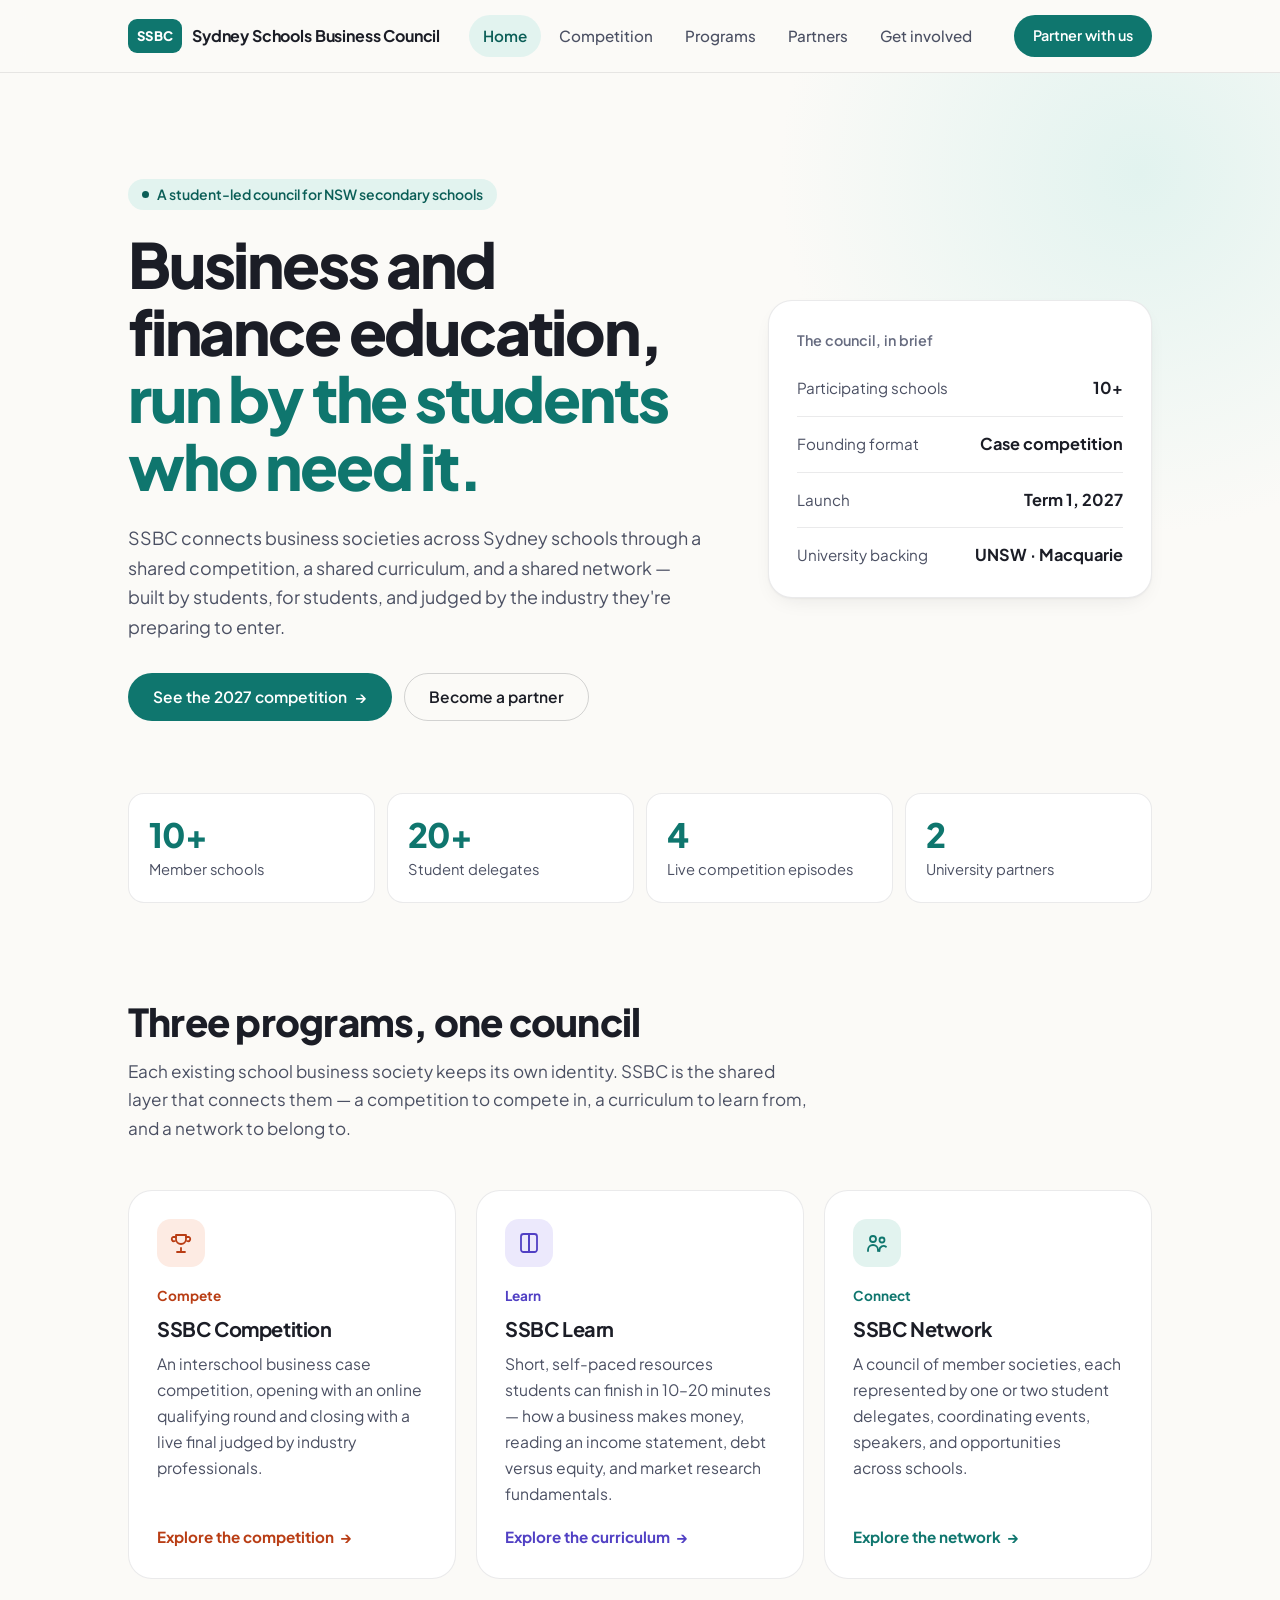
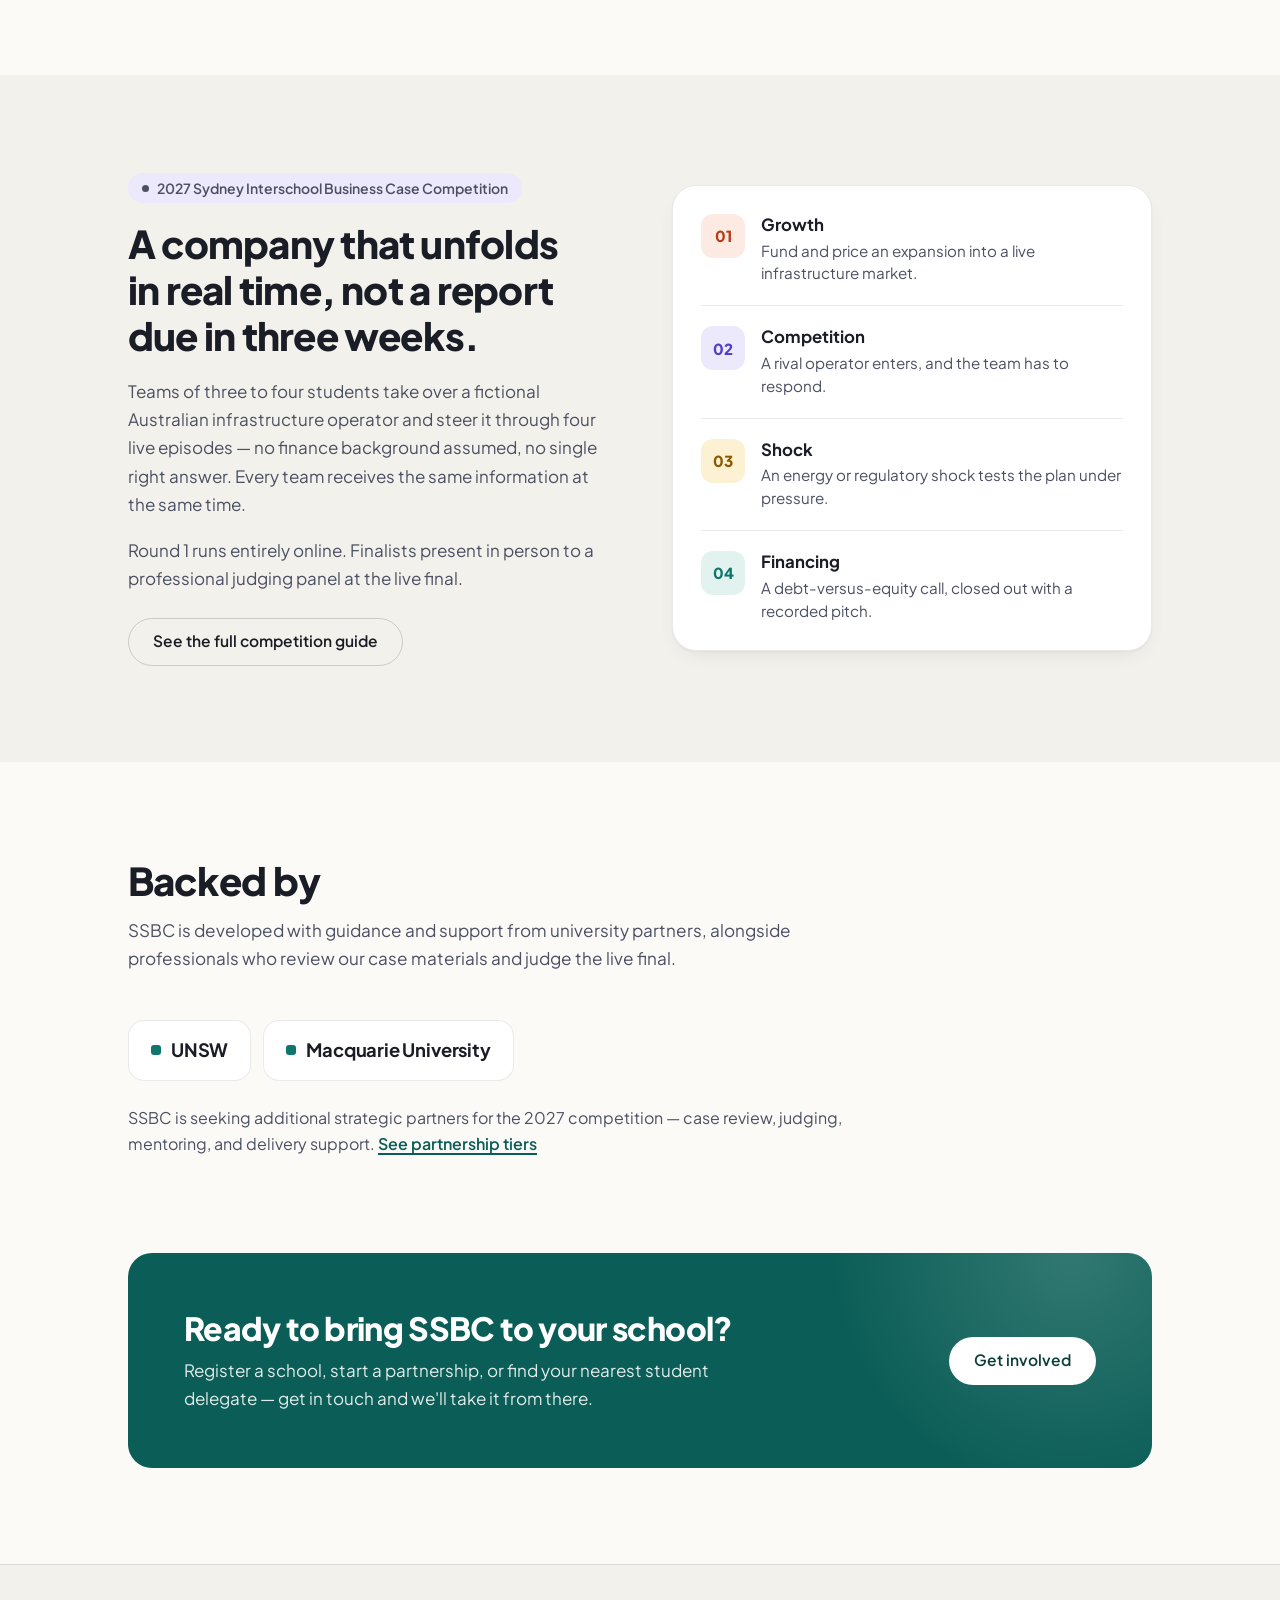
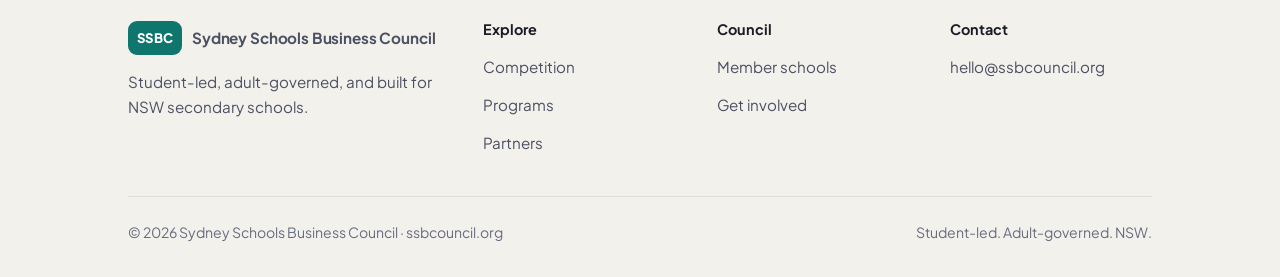
==== index.html @ 7eee0445 "Add SSBC favicon and app icons A rounded white "S" on the brand teal with an amber dot, drawn as a v" ====
<!DOCTYPE html>
<html lang="en">
<head>
<meta charset="UTF-8">
<meta name="theme-color" content="#0F766E">
<link rel="icon" href="/favicon.ico" sizes="32x32">
<link rel="icon" href="/favicon.svg" type="image/svg+xml">
<link rel="apple-touch-icon" href="/apple-touch-icon.png">
<link rel="manifest" href="/site.webmanifest">
<meta name="viewport" content="width=device-width, initial-scale=1, viewport-fit=cover">
<title>Sydney Schools Business Council</title>
<meta name="description" content="SSBC connects business societies across Sydney schools through a shared competition, a shared curriculum, and a shared network.">
<link rel="preconnect" href="https://fonts.googleapis.com">
<link rel="preconnect" href="https://fonts.gstatic.com" crossorigin>
<link href="https://fonts.googleapis.com/css2?family=Plus+Jakarta+Sans:wght@400;500;600;700;800&display=swap" rel="stylesheet">
<link rel="stylesheet" href="/assets/styles.css">
</head>
<body data-page="home">

<a class="skip-link" href="#main">Skip to content</a>

<header class="site-header">
  <div class="wrap nav-row">
    <a class="wordmark" href="/" aria-label="SSBC, Sydney Schools Business Council, home"><span class="mark">SSBC</span><span class="full">Sydney Schools Business Council</span></a>
    <nav class="links" id="site-nav" aria-label="Main">
      <a href="/" data-page="home">Home</a>
      <a href="/competition.html" data-page="competition">Competition</a>
      <a href="/programs.html" data-page="programs">Programs</a>
      <a href="/partners.html" data-page="partners">Partners</a>
      <a href="/get-involved.html" data-page="get-involved">Get involved</a>
      <a class="btn btn-primary drawer-cta" href="/get-involved.html">Partner with us</a>
    </nav>
    <a class="btn btn-primary btn-sm nav-cta" href="/get-involved.html">Partner with us</a>
    <button class="menu-toggle" type="button" aria-label="Open menu" aria-expanded="false" aria-controls="site-nav">
      <svg class="icon-open" viewBox="0 0 24 24" fill="none" stroke="currentColor" stroke-width="2" stroke-linecap="round" aria-hidden="true"><line x1="4" y1="7" x2="20" y2="7"/><line x1="4" y1="12" x2="20" y2="12"/><line x1="4" y1="17" x2="20" y2="17"/></svg>
      <svg class="icon-close" viewBox="0 0 24 24" fill="none" stroke="currentColor" stroke-width="2" stroke-linecap="round" aria-hidden="true"><line x1="6" y1="6" x2="18" y2="18"/><line x1="18" y1="6" x2="6" y2="18"/></svg>
    </button>
  </div>
</header>

<main id="main">

<section class="hero">
  <div class="wrap hero-grid">
    <div>
      <p class="kicker">A student-led council for NSW secondary schools</p>
      <h1 class="headline">Business and finance education, <em>run by the students who need it.</em></h1>
      <p class="hero-sub">SSBC connects business societies across Sydney schools through a shared competition, a shared curriculum, and a shared network — built by students, for students, and judged by the industry they're preparing to enter.</p>
      <div class="cta-row">
        <a class="btn btn-primary" href="/competition.html">See the 2027 competition <span class="arrow" aria-hidden="true">→</span></a>
        <a class="btn btn-ghost" href="/get-involved.html">Become a partner</a>
      </div>
    </div>
    <div class="ledger-panel" aria-label="The council, in brief">
      <p class="ledger-title">The council, in brief</p>
      <div class="ledger-row"><span class="label">Participating schools</span><span class="value">10+</span></div>
      <div class="ledger-row"><span class="label">Founding format</span><span class="value">Case competition</span></div>
      <div class="ledger-row"><span class="label">Launch</span><span class="value">Term 1, 2027</span></div>
      <div class="ledger-row"><span class="label">University backing</span><span class="value">UNSW · Macquarie</span></div>
    </div>
  </div>
</section>

<section class="tight" aria-label="SSBC at a glance">
  <div class="wrap">
    <div class="stats-strip reveal">
      <div class="stat"><div class="num">10+</div><div class="label">Member schools</div></div>
      <div class="stat"><div class="num">20+</div><div class="label">Student delegates</div></div>
      <div class="stat"><div class="num">4</div><div class="label">Live competition episodes</div></div>
      <div class="stat"><div class="num">2</div><div class="label">University partners</div></div>
    </div>
  </div>
</section>

<section id="programs">
  <div class="wrap">
    <div class="section-head reveal">
      <h2>Three programs, one council</h2>
      <p>Each existing school business society keeps its own identity. SSBC is the shared layer that connects them — a competition to compete in, a curriculum to learn from, and a network to belong to.</p>
    </div>
    <div class="programs">
      <div class="program accent-coral reveal">
        <div class="icon-circle"><svg aria-hidden="true" viewBox="0 0 24 24" fill="none" stroke="currentColor" stroke-width="1.8" stroke-linecap="round" stroke-linejoin="round"><path d="M8 21h8M12 17v4M7 4h10v4a5 5 0 0 1-10 0V4Z"/><path d="M7 6H4a2 2 0 0 0 2 4M17 6h3a2 2 0 0 1-2 4"/></svg></div>
        <span class="tag">Compete</span>
        <h3>SSBC Competition</h3>
        <p>An interschool business case competition, opening with an online qualifying round and closing with a live final judged by industry professionals.</p>
        <a class="more" href="/competition.html">Explore the competition <span aria-hidden="true">→</span></a>
      </div>
      <div class="program accent-violet reveal">
        <div class="icon-circle"><svg aria-hidden="true" viewBox="0 0 24 24" fill="none" stroke="currentColor" stroke-width="1.8" stroke-linecap="round" stroke-linejoin="round"><path d="M4 5.5A2.5 2.5 0 0 1 6.5 3H12v18H6.5A2.5 2.5 0 0 1 4 18.5v-13Z"/><path d="M20 5.5A2.5 2.5 0 0 0 17.5 3H12v18h5.5a2.5 2.5 0 0 0 2.5-2.5v-13Z"/></svg></div>
        <span class="tag">Learn</span>
        <h3>SSBC Learn</h3>
        <p>Short, self-paced resources students can finish in 10–20 minutes — how a business makes money, reading an income statement, debt versus equity, and market research fundamentals.</p>
        <a class="more" href="/programs.html">Explore the curriculum <span aria-hidden="true">→</span></a>
      </div>
      <div class="program accent-teal reveal">
        <div class="icon-circle"><svg aria-hidden="true" viewBox="0 0 24 24" fill="none" stroke="currentColor" stroke-width="1.8" stroke-linecap="round" stroke-linejoin="round"><circle cx="8" cy="8" r="3"/><circle cx="17" cy="9" r="2.5"/><path d="M3 20v-1a5 5 0 0 1 10 0v1M14.5 20v-1a4 4 0 0 1 6.5-3.2"/></svg></div>
        <span class="tag">Connect</span>
        <h3>SSBC Network</h3>
        <p>A council of member societies, each represented by one or two student delegates, coordinating events, speakers, and opportunities across schools.</p>
        <a class="more" href="/programs.html">Explore the network <span aria-hidden="true">→</span></a>
      </div>
    </div>
  </div>
</section>

<section id="competition" class="alt">
  <div class="wrap feature">
    <div class="reveal">
      <p class="kicker tone-violet">2027 Sydney Interschool Business Case Competition</p>
      <h2>A company that unfolds in real time, not a report due in three weeks.</h2>
      <p>Teams of three to four students take over a fictional Australian infrastructure operator and steer it through four live episodes — no finance background assumed, no single right answer. Every team receives the same information at the same time.</p>
      <p>Round 1 runs entirely online. Finalists present in person to a professional judging panel at the live final.</p>
      <a class="btn btn-ghost" href="/competition.html">See the full competition guide</a>
    </div>
    <div class="reveal">
      <div class="diagram-box">
        <ol class="episode-list">
          <li class="accent-coral"><span class="n">01</span><div><div class="t">Growth</div><div class="d">Fund and price an expansion into a live infrastructure market.</div></div></li>
          <li class="accent-violet"><span class="n">02</span><div><div class="t">Competition</div><div class="d">A rival operator enters, and the team has to respond.</div></div></li>
          <li class="accent-amber"><span class="n">03</span><div><div class="t">Shock</div><div class="d">An energy or regulatory shock tests the plan under pressure.</div></div></li>
          <li class="accent-teal"><span class="n">04</span><div><div class="t">Financing</div><div class="d">A debt-versus-equity call, closed out with a recorded pitch.</div></div></li>
        </ol>
      </div>
    </div>
  </div>
</section>

<section id="partners">
  <div class="wrap">
    <div class="section-head reveal">
      <h2>Backed by</h2>
      <p>SSBC is developed with guidance and support from university partners, alongside professionals who review our case materials and judge the live final.</p>
    </div>
    <div class="partner-row reveal">
      <span class="partner-name">UNSW</span>
      <span class="partner-name">Macquarie University</span>
    </div>
    <p class="partner-note">SSBC is seeking additional strategic partners for the 2027 competition — case review, judging, mentoring, and delivery support. <a class="text-link" href="/partners.html">See partnership tiers</a></p>
  </div>
</section>

<section>
  <div class="wrap">
    <div class="cta-banner reveal">
      <div>
        <h2>Ready to bring SSBC to your school?</h2>
        <p>Register a school, start a partnership, or find your nearest student delegate — get in touch and we'll take it from there.</p>
      </div>
      <a class="btn btn-primary" href="/get-involved.html">Get involved</a>
    </div>
  </div>
</section>

</main>

<footer>
  <div class="wrap">
    <div class="footer-grid">
      <div>
        <a class="wordmark" href="/"><span class="mark">SSBC</span><span class="full">Sydney Schools Business Council</span></a>
        <p class="about">Student-led, adult-governed, and built for NSW secondary schools.</p>
      </div>
      <nav aria-label="Explore">
        <h2>Explore</h2>
        <ul>
          <li><a href="/competition.html">Competition</a></li>
          <li><a href="/programs.html">Programs</a></li>
          <li><a href="/partners.html">Partners</a></li>
        </ul>
      </nav>
      <nav aria-label="Council">
        <h2>Council</h2>
        <ul>
          <li><a href="/partners.html#schools">Member schools</a></li>
          <li><a href="/get-involved.html">Get involved</a></li>
        </ul>
      </nav>
      <div>
        <h2>Contact</h2>
        <ul>
          <li><a href="mailto:hello@ssbcouncil.org">hello@ssbcouncil.org</a></li>
        </ul>
      </div>
    </div>
    <div class="footer-row">
      <span>© 2026 Sydney Schools Business Council · ssbcouncil.org</span>
      <span>Student-led. Adult-governed. NSW.</span>
    </div>
  </div>
</footer>

<script src="/assets/app.js"></script>
</body>
</html>
---- assets/styles.css ----
/* ==========================================================================
   SSBC — design tokens
   One friendly sans family, one brand colour, soft supporting accents.
   All text/background pairs meet WCAG AA in both themes.
   ========================================================================== */
:root {
  --ink: #1B1D26;
  --ink-soft: #4B5063;
  --ink-faint: #676C80;
  --paper: #FBFAF7;
  --paper-raised: #FFFFFF;
  --paper-sunken: #F3F1EC;
  --line: rgba(27, 29, 38, 0.09);
  --line-strong: rgba(27, 29, 38, 0.18);

  --brand: #0F766E;
  --brand-strong: #0B5E57;
  --brand-soft: #E2F3EF;
  --on-brand: #FFFFFF;

  /* Supporting accents: `-ink` is for text/icons, `-soft` for tinted fills */
  --coral-ink: #B93D14;   --coral-soft: #FDEBE3;
  --violet-ink: #5140C4;  --violet-soft: #ECE9FC;
  --amber-ink: #8A5A00;   --amber-soft: #FDF1D3;
  --teal-ink: var(--brand); --teal-soft: var(--brand-soft);

  --radius-sm: 10px;
  --radius: 16px;
  --radius-lg: 24px;
  --radius-pill: 999px;
  --shadow-soft: 0 1px 2px rgba(27, 29, 38, 0.04), 0 8px 24px -12px rgba(27, 29, 38, 0.14);
  --shadow-lift: 0 2px 4px rgba(27, 29, 38, 0.05), 0 18px 36px -16px rgba(27, 29, 38, 0.22);

  --font: 'Plus Jakarta Sans', system-ui, -apple-system, 'Segoe UI', Roboto, sans-serif;
  --header-h: 72px;
}

@media (prefers-color-scheme: dark) {
  :root:not([data-theme="light"]) {
    --ink: #F2F1EC; --ink-soft: #C3C4CC; --ink-faint: #9FA1AD;
    --paper: #111317; --paper-raised: #1A1D22; --paper-sunken: #15181C;
    --line: rgba(255, 255, 255, 0.09); --line-strong: rgba(255, 255, 255, 0.2);
    --brand: #5EEAD4; --brand-strong: #99F6E4; --brand-soft: rgba(94, 234, 212, 0.12); --on-brand: #06302B;
    --coral-ink: #FFA98A; --coral-soft: rgba(255, 140, 100, 0.14);
    --violet-ink: #B9AFFF; --violet-soft: rgba(156, 140, 255, 0.15);
    --amber-ink: #FFD27A; --amber-soft: rgba(255, 200, 90, 0.14);
    --shadow-soft: 0 8px 24px -12px rgba(0, 0, 0, 0.6);
    --shadow-lift: 0 18px 36px -16px rgba(0, 0, 0, 0.7);
  }
}
:root[data-theme="dark"] {
  --ink: #F2F1EC; --ink-soft: #C3C4CC; --ink-faint: #9FA1AD;
  --paper: #111317; --paper-raised: #1A1D22; --paper-sunken: #15181C;
  --line: rgba(255, 255, 255, 0.09); --line-strong: rgba(255, 255, 255, 0.2);
  --brand: #5EEAD4; --brand-strong: #99F6E4; --brand-soft: rgba(94, 234, 212, 0.12); --on-brand: #06302B;
  --coral-ink: #FFA98A; --coral-soft: rgba(255, 140, 100, 0.14);
  --violet-ink: #B9AFFF; --violet-soft: rgba(156, 140, 255, 0.15);
  --amber-ink: #FFD27A; --amber-soft: rgba(255, 200, 90, 0.14);
  --shadow-soft: 0 8px 24px -12px rgba(0, 0, 0, 0.6);
  --shadow-lift: 0 18px 36px -16px rgba(0, 0, 0, 0.7);
}

/* Accent helpers — set --accent / --accent-soft on any component */
.accent-coral  { --accent: var(--coral-ink);  --accent-soft: var(--coral-soft); }
.accent-violet { --accent: var(--violet-ink); --accent-soft: var(--violet-soft); }
.accent-teal   { --accent: var(--teal-ink);   --accent-soft: var(--teal-soft); }
.accent-amber  { --accent: var(--amber-ink);  --accent-soft: var(--amber-soft); }

/* ---------- Base ---------- */
*, *::before, *::after { box-sizing: border-box; }
html { scroll-padding-top: calc(var(--header-h) + 16px); scroll-behavior: smooth; overflow-x: clip; -webkit-text-size-adjust: 100%; }
body {
  margin: 0;
  background: var(--paper);
  color: var(--ink);
  font-family: var(--font);
  font-size: 1.0625rem;
  line-height: 1.65;
  -webkit-font-smoothing: antialiased;
  text-rendering: optimizeLegibility;
}
h1, h2, h3, h4, h5 { line-height: 1.2; letter-spacing: -0.02em; color: var(--ink); text-wrap: balance; }
p { text-wrap: pretty; }
a { color: inherit; }
img, svg { display: block; max-width: 100%; }
::selection { background: var(--brand-soft); color: var(--ink); }

:focus-visible { outline: 3px solid var(--brand); outline-offset: 3px; border-radius: 6px; }

.wrap { max-width: 1120px; margin: 0 auto; padding: 0 clamp(20px, 5vw, 48px); }

.skip-link {
  position: absolute; left: 16px; top: -100px; z-index: 100;
  background: var(--ink); color: var(--paper); padding: 10px 16px; border-radius: var(--radius-sm);
  font-weight: 600; text-decoration: none;
}
.skip-link:focus { top: 12px; }

.text-link { color: var(--brand-strong); font-weight: 600; text-decoration: underline; text-decoration-thickness: 1.5px; text-underline-offset: 3px; }
.text-link:hover { text-decoration-thickness: 2.5px; }

/* ---------- Scroll reveal (only when JS is running) ---------- */
.js .reveal { opacity: 0; transform: translateY(12px); transition: opacity .6s ease, transform .6s ease; }
.js .reveal.in-view { opacity: 1; transform: none; }
@media (prefers-reduced-motion: reduce) {
  html { scroll-behavior: auto; }
  .js .reveal { opacity: 1; transform: none; transition: none; }
  *, *::before, *::after { transition-duration: 0.01ms !important; animation: none !important; }
}

/* ---------- Header ---------- */
header.site-header {
  position: sticky; top: 0; z-index: 30;
  border-bottom: 1px solid var(--line);
}
/* Blur lives on a pseudo-element so the fixed mobile drawer isn't trapped by it */
header.site-header::before {
  content: ""; position: absolute; inset: 0; z-index: -1;
  background: color-mix(in srgb, var(--paper) 88%, transparent);
  -webkit-backdrop-filter: saturate(1.4) blur(12px);
  backdrop-filter: saturate(1.4) blur(12px);
}
.nav-row { display: flex; align-items: center; justify-content: space-between; min-height: var(--header-h); gap: 20px; }

.wordmark { display: inline-flex; align-items: center; gap: 10px; text-decoration: none; font-weight: 700; font-size: 1rem; letter-spacing: -0.01em; color: var(--ink); white-space: nowrap; }
.wordmark .mark {
  display: inline-flex; align-items: center; justify-content: center;
  background: var(--brand); color: var(--on-brand);
  font-weight: 800; font-size: 0.82rem; letter-spacing: 0.02em;
  padding: 6px 9px; border-radius: 9px;
}
@media (max-width: 1140px) and (min-width: 861px) { .wordmark .full { display: none; } }
@media (max-width: 420px) { .wordmark .full { display: none; } }

nav.links { display: flex; align-items: center; gap: 4px; font-size: 0.95rem; }
nav.links a {
  text-decoration: none; color: var(--ink-soft); font-weight: 500;
  padding: 8px 14px; border-radius: var(--radius-pill); white-space: nowrap;
  transition: background-color .15s ease, color .15s ease;
}
nav.links a:hover { color: var(--ink); background: var(--paper-sunken); }
nav.links a[aria-current="page"] { color: var(--brand-strong); background: var(--brand-soft); font-weight: 600; }
nav.links .drawer-cta { display: none; color: var(--on-brand); background: var(--brand); font-weight: 600; }
nav.links .drawer-cta:hover { color: var(--on-brand); background: var(--brand-strong); }

.nav-cta { white-space: nowrap; }

.menu-toggle {
  display: none; background: var(--paper-raised); border: 1px solid var(--line-strong); border-radius: var(--radius-sm);
  width: 44px; height: 44px; align-items: center; justify-content: center; cursor: pointer;
  color: var(--ink); flex-shrink: 0; position: relative; z-index: 41;
}
.menu-toggle svg { width: 22px; height: 22px; }
.menu-toggle .icon-close { display: none; }
.menu-toggle[aria-expanded="true"] .icon-open { display: none; }
.menu-toggle[aria-expanded="true"] .icon-close { display: block; }

@media (max-width: 860px) {
  nav.links {
    position: fixed; inset: 0; z-index: 40; background: var(--paper);
    flex-direction: column; align-items: stretch; gap: 4px;
    padding: calc(var(--header-h) + 16px) 20px 32px;
    overflow-y: auto;
    visibility: hidden; opacity: 0; transform: translateY(-8px);
    transition: opacity .2s ease, transform .2s ease, visibility 0s linear .2s;
  }
  nav.links.open { visibility: visible; opacity: 1; transform: none; transition: opacity .2s ease, transform .2s ease; }
  nav.links a { font-size: 1.15rem; padding: 14px 16px; border-radius: var(--radius-sm); }
  nav.links .drawer-cta { display: flex; justify-content: center; margin-top: 16px; }
  .menu-toggle { display: inline-flex; }
  .nav-row > .nav-cta { display: none; }
  .wordmark { position: relative; z-index: 41; }
}

/* ---------- Buttons ---------- */
.btn {
  display: inline-flex; align-items: center; justify-content: center; gap: 8px;
  min-height: 48px; padding: 12px 24px; border-radius: var(--radius-pill);
  font: inherit; font-size: 0.97rem; font-weight: 600; line-height: 1.2; text-decoration: none;
  border: 1.5px solid transparent; cursor: pointer;
  transition: background-color .15s ease, border-color .15s ease, color .15s ease, box-shadow .15s ease, transform .15s ease;
}
.btn:active { transform: translateY(1px); }
.btn-primary { background: var(--brand); color: var(--on-brand); }
.btn-primary:hover { background: var(--brand-strong); box-shadow: var(--shadow-soft); }
.btn-ghost { background: transparent; color: var(--ink); border-color: var(--line-strong); }
.btn-ghost:hover { border-color: var(--ink); background: var(--paper-raised); }
.btn-sm { min-height: 42px; padding: 9px 18px; font-size: 0.9rem; }
.btn .arrow { transition: transform .15s ease; }
.btn:hover .arrow { transform: translateX(3px); }

/* ---------- Kicker (eyebrow label) ---------- */
.kicker {
  display: inline-flex; align-items: center; gap: 8px;
  font-size: 0.875rem; font-weight: 600; line-height: 1.3;
  color: var(--accent, var(--brand-strong)); background: var(--accent-soft, var(--brand-soft));
  margin: 0 0 20px; padding: 6px 14px; border-radius: var(--radius-pill);
}
.kicker::before { content: ""; width: 7px; height: 7px; border-radius: 50%; background: currentColor; flex-shrink: 0; }
.kicker.tone-violet { --accent: var(--violet-ink); --accent-soft: var(--violet-soft); }
.kicker.tone-teal   { --accent: var(--teal-ink);   --accent-soft: var(--teal-soft); }
.kicker.tone-sun    { --accent: var(--amber-ink);  --accent-soft: var(--amber-soft); }
.kicker.tone-coral  { --accent: var(--coral-ink);  --accent-soft: var(--coral-soft); }

/* ---------- Sections ---------- */
section { padding: clamp(56px, 8vw, 96px) 0; }
section.tight { padding: 0; }
/* Closing banner sits close to the content above it */
section:has(> .wrap > .cta-banner) { padding-top: 0; }
section.alt + section:has(> .wrap > .cta-banner) { padding-top: clamp(56px, 8vw, 96px); }
section.alt { background: var(--paper-sunken); }
.section-head { max-width: 680px; margin-bottom: clamp(32px, 4vw, 48px); }
.section-head h2 { font-weight: 800; font-size: clamp(1.75rem, 3.2vw, 2.4rem); margin: 0 0 12px; }
.section-head p { margin: 0; color: var(--ink-soft); font-size: 1.07rem; }

/* ---------- Hero (home) ---------- */
.hero { padding: clamp(48px, 9vw, 104px) 0 clamp(40px, 6vw, 72px); position: relative; overflow: hidden; }
.hero::before {
  content: ""; position: absolute; z-index: -1; pointer-events: none;
  width: 720px; height: 720px; right: -220px; top: -260px; border-radius: 50%;
  background: radial-gradient(closest-side, var(--brand-soft), transparent);
}
.hero-grid { display: grid; grid-template-columns: 1.2fr 0.8fr; gap: clamp(32px, 5vw, 64px); align-items: center; }
@media (max-width: 860px) { .hero-grid { grid-template-columns: 1fr; } }

h1.headline { font-weight: 800; font-size: clamp(2.3rem, 5.2vw, 3.9rem); line-height: 1.08; letter-spacing: -0.035em; margin: 0 0 24px; max-width: 16ch; }
h1.headline em { font-style: normal; color: var(--brand); }
.hero-sub { font-size: clamp(1.07rem, 1.4vw, 1.2rem); color: var(--ink-soft); max-width: 48ch; margin: 0 0 32px; }
.cta-row { display: flex; gap: 12px; flex-wrap: wrap; }
.cta-row.spaced { margin-top: 28px; }

/* ---------- Fact panel ("ledger") ---------- */
.ledger-panel { background: var(--paper-raised); border: 1px solid var(--line); border-radius: var(--radius-lg); padding: 28px; box-shadow: var(--shadow-soft); }
.ledger-panel.narrow { max-width: 540px; }
.ledger-title { font-size: 0.9rem; font-weight: 600; color: var(--ink-faint); margin: 0 0 8px; }
.ledger-row { display: flex; justify-content: space-between; align-items: baseline; gap: 16px; padding: 14px 0; border-bottom: 1px solid var(--line); }
.ledger-row:last-child { border-bottom: none; padding-bottom: 0; }
.ledger-row .label { font-size: 0.95rem; color: var(--ink-soft); }
.ledger-row .value { font-weight: 700; font-size: 1.02rem; color: var(--ink); text-align: right; }
.ledger-row .value a { color: var(--brand-strong); text-underline-offset: 3px; }

/* ---------- Page hero (subpages) ---------- */
.page-hero { padding: clamp(40px, 7vw, 80px) 0 clamp(40px, 6vw, 64px); position: relative; overflow: hidden; }
.page-hero::before {
  content: ""; position: absolute; z-index: -1; pointer-events: none;
  width: 600px; height: 600px; right: -200px; top: -300px; border-radius: 50%;
  background: radial-gradient(closest-side, var(--brand-soft), transparent);
}
.page-hero .wrap > * { max-width: 780px; }
.page-hero h1 { font-weight: 800; font-size: clamp(2.1rem, 4.4vw, 3.1rem); line-height: 1.1; letter-spacing: -0.03em; margin: 0 0 18px; }
.page-hero .lede { font-size: clamp(1.07rem, 1.3vw, 1.18rem); color: var(--ink-soft); max-width: 60ch; margin: 0; }

/* ---------- Breadcrumb ---------- */
.crumb { font-size: 0.9rem; color: var(--ink-faint); margin: 0 0 20px; }
.crumb ol { list-style: none; margin: 0; padding: 0; display: flex; flex-wrap: wrap; gap: 8px; }
.crumb li + li::before { content: "/"; margin-right: 8px; color: var(--line-strong); }
.crumb a { color: var(--ink-soft); text-underline-offset: 3px; }
.crumb a:hover { color: var(--brand-strong); }

/* ---------- Stats ---------- */
.stats-strip { display: grid; grid-template-columns: repeat(4, 1fr); gap: 12px; }
@media (max-width: 760px) { .stats-strip { grid-template-columns: repeat(2, 1fr); } }
.stat { background: var(--paper-raised); border: 1px solid var(--line); border-radius: var(--radius); padding: 22px 20px; }
.stat .num { font-weight: 800; font-size: clamp(1.6rem, 3vw, 2.1rem); line-height: 1.1; letter-spacing: -0.03em; color: var(--brand); }
.stat .label { font-size: 0.92rem; color: var(--ink-soft); margin-top: 6px; line-height: 1.4; }

/* ---------- Icon circle ---------- */
.icon-circle { width: 48px; height: 48px; border-radius: 14px; display: flex; align-items: center; justify-content: center; flex-shrink: 0;
  background: var(--accent-soft, var(--brand-soft)); color: var(--accent, var(--brand)); }
.icon-circle svg { width: 24px; height: 24px; }

/* ---------- Cards (programs / modules) ---------- */
.programs { display: grid; grid-template-columns: repeat(3, 1fr); gap: 20px; }
@media (max-width: 900px) { .programs { grid-template-columns: repeat(2, 1fr); } }
@media (max-width: 640px) { .programs { grid-template-columns: 1fr; } }
.program {
  display: flex; flex-direction: column; gap: 10px;
  background: var(--paper-raised); border: 1px solid var(--line); border-radius: var(--radius-lg); padding: 28px;
  transition: box-shadow .2s ease, border-color .2s ease, transform .2s ease;
}
.program:hover { box-shadow: var(--shadow-lift); border-color: transparent; transform: translateY(-3px); }
.program .icon-circle { margin-bottom: 8px; }
.program .tag { font-size: 0.85rem; font-weight: 700; color: var(--accent, var(--brand)); }
.program h3 { font-size: 1.25rem; font-weight: 700; margin: 0; }
.program p { color: var(--ink-soft); font-size: 0.98rem; margin: 0; }
.program .meta { margin-top: auto; padding-top: 8px; font-size: 0.88rem; font-weight: 600; color: var(--ink-faint); display: inline-flex; align-items: center; gap: 6px; }
.program .meta svg { width: 16px; height: 16px; }
.program .more {
  margin-top: auto; padding-top: 8px;
  font-size: 0.95rem; font-weight: 700; color: var(--accent, var(--brand)); text-decoration: none;
  display: inline-flex; gap: 6px; align-items: center;
}
.program .more span { transition: transform .15s ease; }
.program .more:hover { text-decoration: underline; text-underline-offset: 4px; }
.program .more:hover span { transform: translateX(3px); }

/* ---------- Feature split ---------- */
.feature { display: grid; grid-template-columns: 1fr 1fr; gap: clamp(32px, 5vw, 64px); align-items: center; }
@media (max-width: 860px) { .feature { grid-template-columns: 1fr; } }
.feature h2 { font-weight: 800; font-size: clamp(1.75rem, 3.2vw, 2.4rem); margin: 0 0 18px; }
.feature p { color: var(--ink-soft); margin: 0 0 18px; }
.feature .btn { margin-top: 8px; }

.diagram-box { border: 1px solid var(--line); border-radius: var(--radius-lg); background: var(--paper-raised); padding: 8px 28px; box-shadow: var(--shadow-soft); }

/* Numbered episode list (home) */
.episode-list { list-style: none; margin: 0; padding: 0; }
.episode-list li { display: grid; grid-template-columns: 44px 1fr; gap: 16px; align-items: start; padding: 20px 0; }
.episode-list li + li { border-top: 1px solid var(--line); }
.episode-list .n { display: flex; align-items: center; justify-content: center; width: 44px; height: 44px; border-radius: 12px;
  background: var(--accent-soft); color: var(--accent); font-weight: 800; font-size: 0.95rem; }
.episode-list .t { font-weight: 700; font-size: 1.05rem; line-height: 1.3; }
.episode-list .d { color: var(--ink-soft); font-size: 0.95rem; margin-top: 4px; line-height: 1.5; }

/* Icon + text list (competition format, network) */
.icon-list { list-style: none; margin: 0; padding: 0; }
.icon-list li { display: flex; gap: 16px; align-items: flex-start; padding: 20px 0; }
.icon-list li + li { border-top: 1px solid var(--line); }
.icon-list .t { font-weight: 700; font-size: 1.05rem; line-height: 1.3; }
.icon-list .d { color: var(--ink-soft); font-size: 0.95rem; margin-top: 4px; line-height: 1.5; }

/* ---------- Timeline ---------- */
.timeline { position: relative; margin: 0; padding: 0; list-style: none; max-width: 760px; }
.timeline li { position: relative; padding: 0 0 36px 72px; }
.timeline li:last-child { padding-bottom: 0; }
.timeline li:not(:last-child)::before { content: ""; position: absolute; left: 23px; top: 48px; bottom: 0; width: 2px; background: var(--line-strong); }
.timeline .dot { position: absolute; left: 0; top: 0; width: 48px; height: 48px; border-radius: 50%;
  display: flex; align-items: center; justify-content: center; font-weight: 800; font-size: 0.95rem;
  color: var(--accent, var(--brand)); background: var(--accent-soft, var(--brand-soft)); }
.timeline .when { font-size: 0.88rem; font-weight: 600; color: var(--ink-faint); margin-bottom: 2px; padding-top: 2px; }
.timeline .ttl { font-size: 1.2rem; font-weight: 700; margin-bottom: 6px; }
.timeline .desc { color: var(--ink-soft); font-size: 1rem; max-width: 60ch; }

/* ---------- Criteria grid ---------- */
.criteria-grid { display: grid; grid-template-columns: repeat(4, 1fr); gap: 16px; }
@media (max-width: 900px) { .criteria-grid { grid-template-columns: repeat(2, 1fr); } }
@media (max-width: 540px) { .criteria-grid { grid-template-columns: 1fr; } }
.criteria { background: var(--paper-raised); border: 1px solid var(--line); border-radius: var(--radius); padding: 24px 22px; }
.criteria .pct { display: inline-flex; align-items: center; justify-content: center; width: 36px; height: 36px; border-radius: 10px;
  font-weight: 800; font-size: 0.88rem; color: var(--accent, var(--brand)); background: var(--accent-soft, var(--brand-soft)); }
.criteria h3 { margin: 14px 0 6px; font-size: 1.05rem; font-weight: 700; }
.criteria p { margin: 0; font-size: 0.95rem; color: var(--ink-soft); line-height: 1.55; }

/* ---------- FAQ ---------- */
.faq { max-width: 780px; display: flex; flex-direction: column; gap: 10px; }
.faq details { background: var(--paper-raised); border: 1px solid var(--line); border-radius: var(--radius); transition: border-color .15s ease; }
.faq details[open] { border-color: var(--line-strong); }
.faq summary { cursor: pointer; font-weight: 600; font-size: 1.05rem; list-style: none; display: flex; justify-content: space-between; align-items: center; gap: 16px; padding: 18px 22px; border-radius: var(--radius); }
.faq summary::-webkit-details-marker { display: none; }
.faq summary::after {
  content: "+"; flex-shrink: 0; width: 30px; height: 30px; border-radius: 50%;
  display: flex; align-items: center; justify-content: center;
  background: var(--brand-soft); color: var(--brand); font-size: 1.3rem; font-weight: 500; line-height: 1;
  transition: transform .2s ease;
}
.faq details[open] summary::after { transform: rotate(45deg); }
.faq .a { color: var(--ink-soft); margin: 0; padding: 0 22px 20px; font-size: 1rem; max-width: 64ch; }

/* ---------- Partners ---------- */
.partner-row { display: flex; flex-wrap: wrap; gap: 12px; }
.partner-name {
  display: inline-flex; align-items: center; gap: 10px;
  font-size: 1.15rem; font-weight: 700; color: var(--ink); letter-spacing: -0.01em;
  padding: 14px 22px; border-radius: var(--radius); background: var(--paper-raised); border: 1px solid var(--line);
}
.partner-name::before { content: ""; width: 10px; height: 10px; border-radius: 3px; background: var(--brand); }
.partner-note { color: var(--ink-soft); font-size: 1rem; margin: 24px 0 0; max-width: 62ch; }

.partner-support-grid { display: grid; grid-template-columns: repeat(3, 1fr); gap: 16px; margin-top: 32px; }
@media (max-width: 800px) { .partner-support-grid { grid-template-columns: 1fr; } }
.partner-support { border: 1px solid var(--line); border-radius: var(--radius); padding: 24px; background: var(--paper-raised); }
.partner-support h3 { margin: 0 0 8px; font-size: 1.05rem; font-weight: 700; }
.partner-support p { margin: 0; font-size: 0.97rem; color: var(--ink-soft); line-height: 1.55; }

/* ---------- Tiers ---------- */
.tier-grid { display: grid; grid-template-columns: repeat(3, 1fr); gap: 20px; align-items: stretch; }
@media (max-width: 900px) { .tier-grid { grid-template-columns: 1fr; max-width: 560px; } }
.tier-card { display: flex; flex-direction: column; border: 1px solid var(--line); border-radius: var(--radius-lg); padding: 28px; background: var(--paper-raised); }
.tier-card.featured { border: 2px solid var(--brand); box-shadow: var(--shadow-lift); }
.tier-card .badge { align-self: flex-start; font-size: 0.82rem; font-weight: 700;
  color: var(--ink-soft); background: var(--paper-sunken); padding: 5px 12px; border-radius: var(--radius-pill); margin-bottom: 16px; }
.tier-card.featured .badge { color: var(--brand-strong); background: var(--brand-soft); }
.tier-card h3 { font-size: 1.25rem; font-weight: 700; margin: 0 0 8px; }
.tier-card p.desc { color: var(--ink-soft); font-size: 0.97rem; margin: 0 0 20px; }
.tier-card ul { list-style: none; margin: 0 0 24px; padding: 20px 0 0; border-top: 1px solid var(--line); display: flex; flex-direction: column; gap: 12px; }
.tier-card li { font-size: 0.96rem; color: var(--ink-soft); display: flex; gap: 12px; align-items: flex-start; line-height: 1.5; }
.tier-card li::before {
  content: "✓"; flex-shrink: 0; width: 22px; height: 22px; margin-top: 1px; border-radius: 50%;
  display: flex; align-items: center; justify-content: center;
  background: var(--brand-soft); color: var(--brand); font-size: 0.75rem; font-weight: 800;
}
.tier-card .btn { margin-top: auto; align-self: flex-start; }

/* ---------- Schools ---------- */
.school-grid { display: grid; grid-template-columns: repeat(auto-fill, minmax(240px, 1fr)); gap: 10px; list-style: none; margin: 0; padding: 0; }
.school-grid .school { display: flex; align-items: center; gap: 12px; padding: 14px 18px; border-radius: var(--radius-sm);
  background: var(--paper-raised); border: 1px solid var(--line); font-size: 0.98rem; font-weight: 500; }
.school-grid .school::before { content: ""; width: 8px; height: 8px; border-radius: 50%; background: var(--brand); flex-shrink: 0; }

/* ---------- Get involved ---------- */
.involve-grid { display: grid; grid-template-columns: repeat(3, 1fr); gap: 20px; }
@media (max-width: 900px) { .involve-grid { grid-template-columns: 1fr; max-width: 560px; } }
.involve-card { display: flex; flex-direction: column; background: var(--paper-raised); border: 1px solid var(--line); border-radius: var(--radius-lg); padding: 28px; }
.involve-card .icon-circle { margin-bottom: 18px; }
.involve-card h2 { font-weight: 700; font-size: 1.25rem; margin: 0 0 8px; }
.involve-card p { color: var(--ink-soft); font-size: 0.98rem; margin: 0 0 20px; }
.involve-card ol.steps { list-style: none; margin: 0 0 24px; padding: 20px 0 0; border-top: 1px solid var(--line); display: flex; flex-direction: column; gap: 12px; }
.involve-card ol.steps li { font-size: 0.96rem; color: var(--ink-soft); display: flex; gap: 12px; align-items: flex-start; line-height: 1.5; }
.involve-card ol.steps li .n { flex-shrink: 0; width: 24px; height: 24px; border-radius: 50%; background: var(--accent-soft, var(--brand-soft)); color: var(--accent, var(--brand)); font-size: 0.8rem; font-weight: 800; display: flex; align-items: center; justify-content: center; }
.involve-card .btn { margin-top: auto; align-self: flex-start; }

/* ---------- CTA banner ---------- */
.cta-banner {
  position: relative; overflow: hidden;
  border-radius: var(--radius-lg); background: #0B5E57; color: #fff;
  padding: clamp(32px, 5vw, 56px);
  display: flex; justify-content: space-between; align-items: center; gap: 24px 40px; flex-wrap: wrap;
}
.cta-banner::before {
  content: ""; position: absolute; width: 480px; height: 480px; right: -160px; top: -240px; border-radius: 50%;
  background: radial-gradient(closest-side, rgba(255, 255, 255, 0.16), transparent); pointer-events: none;
}
.cta-banner > * { position: relative; }
.cta-banner h2 { color: #fff; font-weight: 800; font-size: clamp(1.5rem, 2.8vw, 2rem); margin: 0 0 8px; }
.cta-banner p { margin: 0; color: rgba(255, 255, 255, 0.88); max-width: 48ch; }
.cta-banner .btn-primary { background: #fff; color: #0B3D39; }
.cta-banner .btn-primary:hover { background: #E2F3EF; box-shadow: none; }
.cta-banner :focus-visible { outline-color: #fff; }

/* ---------- Footer ---------- */
footer { background: var(--paper-sunken); border-top: 1px solid var(--line); padding: 56px 0 calc(32px + env(safe-area-inset-bottom, 0px)); }
.footer-grid { display: grid; grid-template-columns: 1.6fr repeat(3, 1fr); gap: 32px; margin-bottom: 40px; }
@media (max-width: 800px) { .footer-grid { grid-template-columns: 1fr 1fr; } .footer-grid > :first-child { grid-column: 1 / -1; } }
.footer-grid .about { color: var(--ink-soft); font-size: 0.95rem; max-width: 36ch; margin: 14px 0 0; }
.footer-grid h2 { font-size: 0.9rem; font-weight: 700; color: var(--ink); letter-spacing: 0; margin: 0 0 14px; }
.footer-grid ul { list-style: none; margin: 0; padding: 0; display: flex; flex-direction: column; gap: 10px; }
.footer-grid a { text-decoration: none; color: var(--ink-soft); font-size: 0.95rem; }
.footer-grid a:hover { color: var(--brand-strong); text-decoration: underline; text-underline-offset: 3px; }
.footer-row { display: flex; justify-content: space-between; align-items: center; flex-wrap: wrap; gap: 12px; font-size: 0.88rem; color: var(--ink-faint); padding-top: 24px; border-top: 1px solid var(--line); }
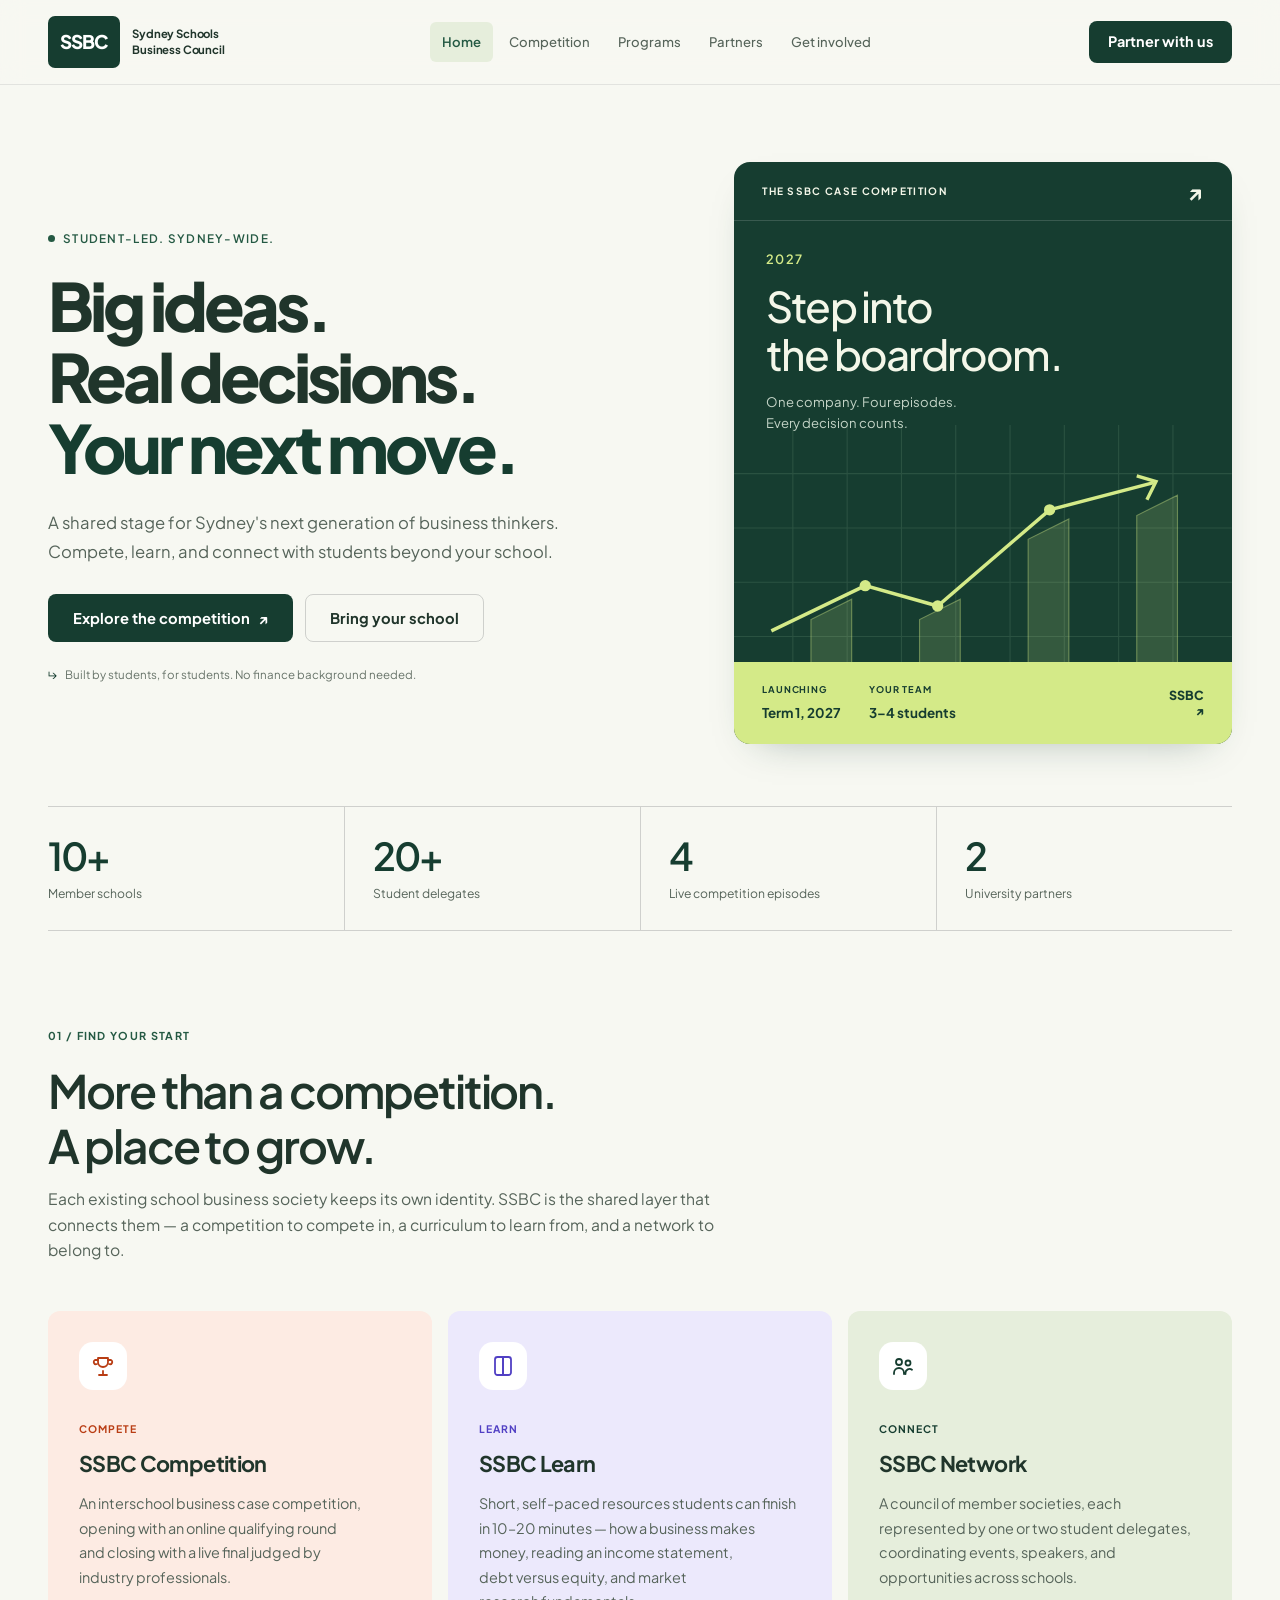
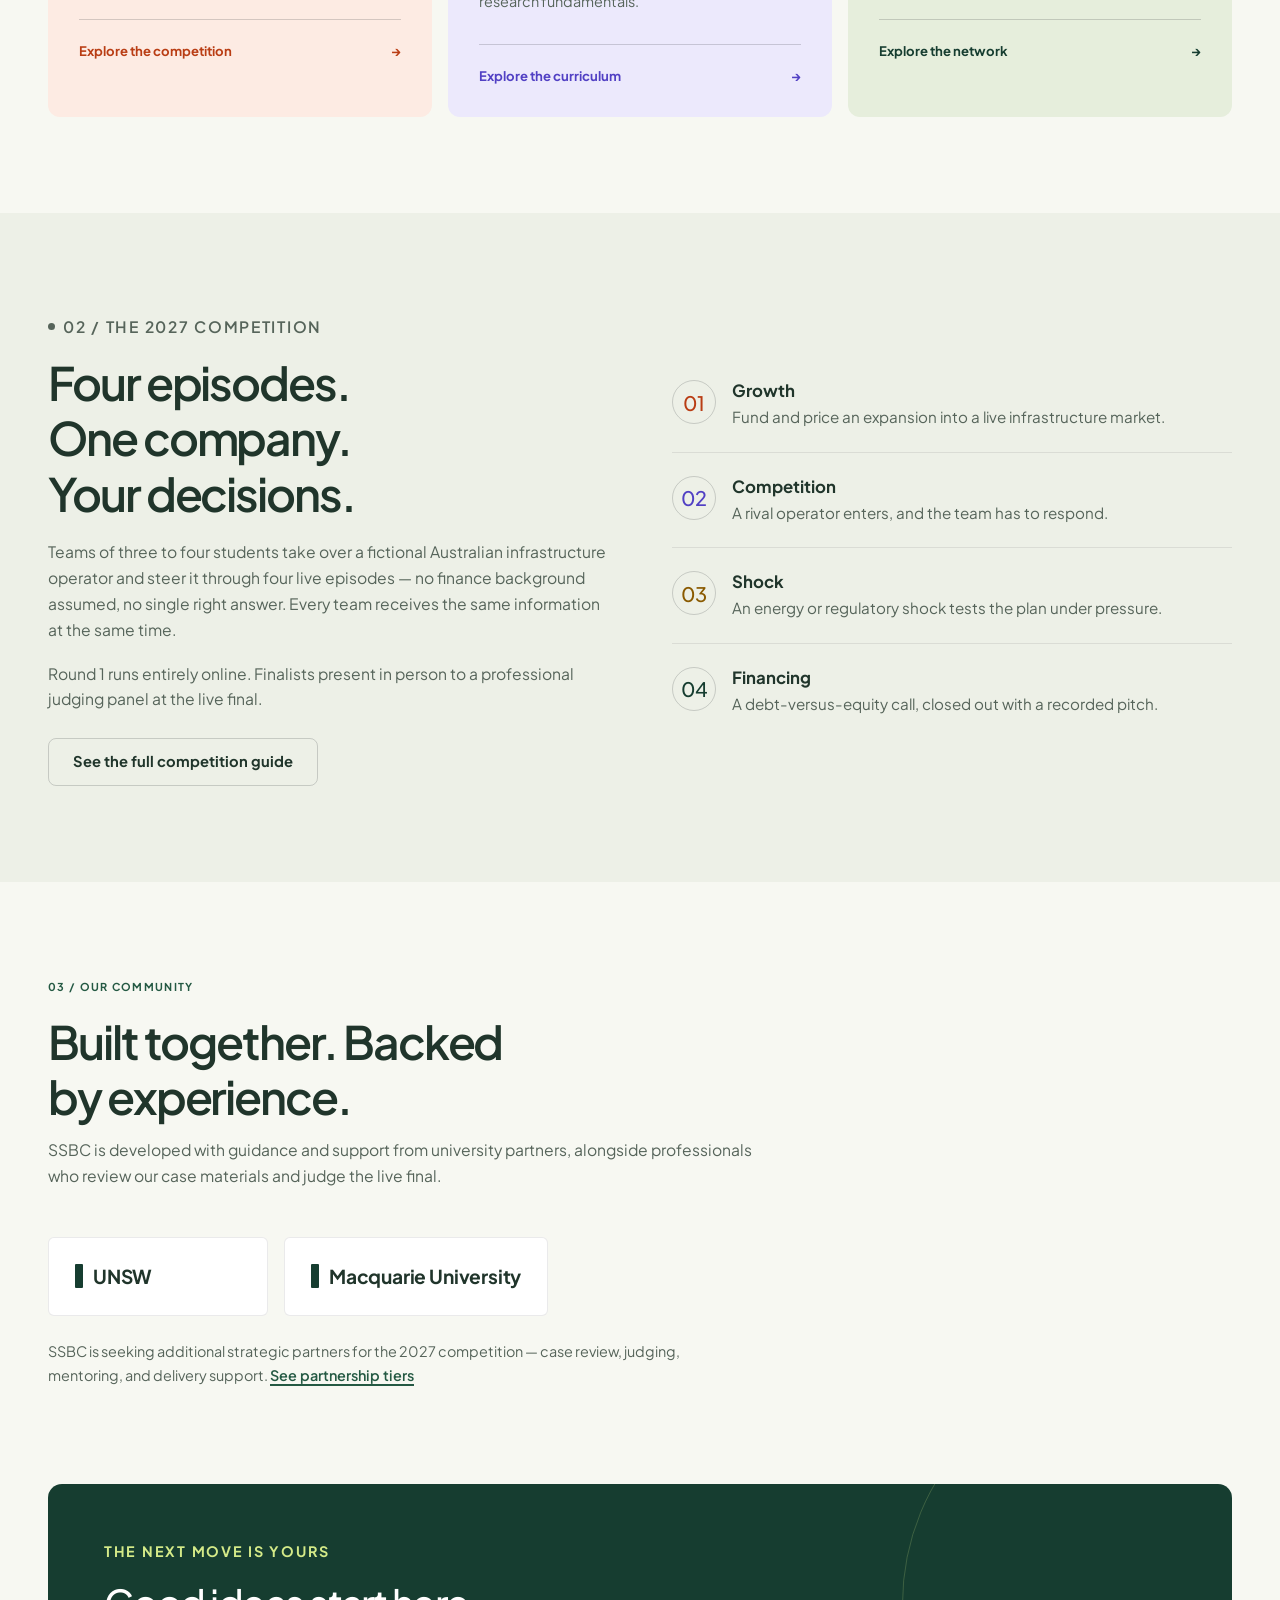
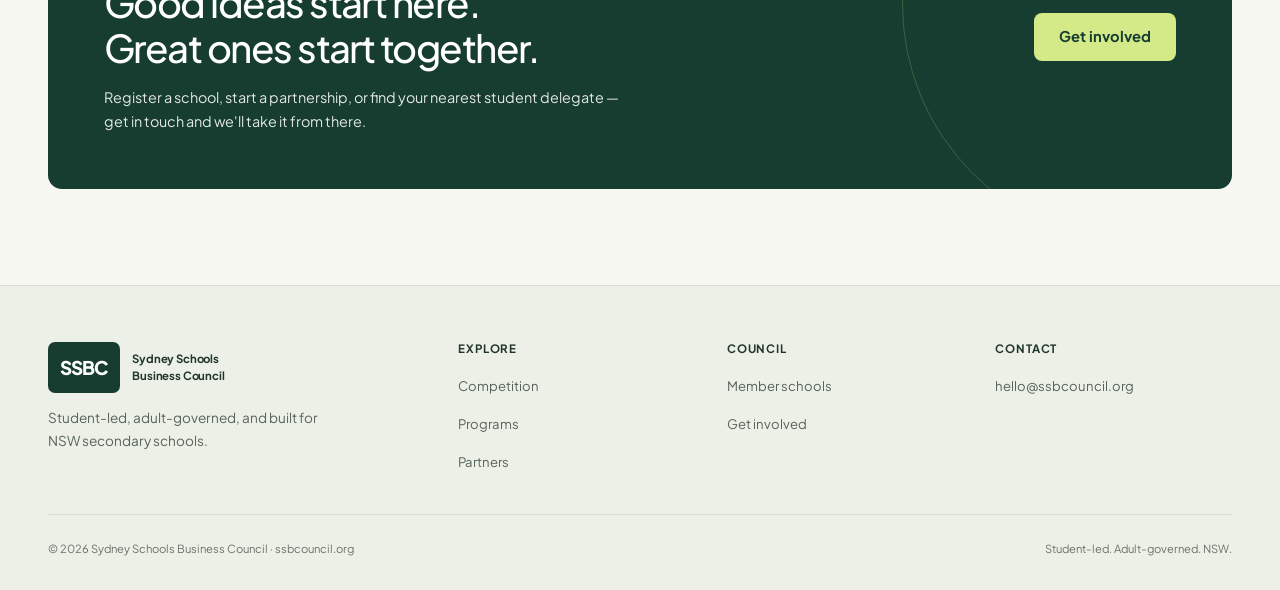
==== commit 9f21e719: "Polish SSBC design and improve visitor navigation" ====
--- a/index.html
+++ b/index.html
@@ -1,18 +1,15 @@
 <!DOCTYPE html>
-<html lang="en">
+<html lang="en-AU">
 <head>
 <meta charset="UTF-8">
-<meta name="theme-color" content="#0F766E">
-<link rel="icon" href="/favicon.ico" sizes="32x32">
-<link rel="icon" href="/favicon.svg" type="image/svg+xml">
-<link rel="apple-touch-icon" href="/apple-touch-icon.png">
-<link rel="manifest" href="/site.webmanifest">
+<meta name="theme-color" content="#163D30">
 <meta name="viewport" content="width=device-width, initial-scale=1, viewport-fit=cover">
 <title>Sydney Schools Business Council</title>
 <meta name="description" content="SSBC connects business societies across Sydney schools through a shared competition, a shared curriculum, and a shared network.">
 <link rel="preconnect" href="https://fonts.googleapis.com">
 <link rel="preconnect" href="https://fonts.gstatic.com" crossorigin>
 <link href="https://fonts.googleapis.com/css2?family=Plus+Jakarta+Sans:wght@400;500;600;700;800&display=swap" rel="stylesheet">
+<link rel="icon" href="/assets/favicon.svg" type="image/svg+xml">
 <link rel="stylesheet" href="/assets/styles.css">
 </head>
 <body data-page="home">
@@ -21,9 +18,9 @@
 
 <header class="site-header">
   <div class="wrap nav-row">
-    <a class="wordmark" href="/" aria-label="SSBC, Sydney Schools Business Council, home"><span class="mark">SSBC</span><span class="full">Sydney Schools Business Council</span></a>
+    <a class="wordmark" href="/" aria-label="SSBC, Sydney Schools Business Council, home"><span class="mark">SSBC</span><span class="full">Sydney Schools<br>Business Council</span></a>
     <nav class="links" id="site-nav" aria-label="Main">
-      <a href="/" data-page="home">Home</a>
+      <a href="/" data-page="home" aria-current="page">Home</a>
       <a href="/competition.html" data-page="competition">Competition</a>
       <a href="/programs.html" data-page="programs">Programs</a>
       <a href="/partners.html" data-page="partners">Partners</a>
@@ -42,22 +39,32 @@
 
 <section class="hero">
   <div class="wrap hero-grid">
-    <div>
-      <p class="kicker">A student-led council for NSW secondary schools</p>
-      <h1 class="headline">Business and finance education, <em>run by the students who need it.</em></h1>
-      <p class="hero-sub">SSBC connects business societies across Sydney schools through a shared competition, a shared curriculum, and a shared network — built by students, for students, and judged by the industry they're preparing to enter.</p>
+    <div class="hero-copy">
+      <p class="kicker">Student-led. Sydney-wide.</p>
+      <h1 class="headline">Big ideas.<br>Real decisions.<br><em>Your next move.</em></h1>
+      <p class="hero-sub">A shared stage for Sydney's next generation of business thinkers. Compete, learn, and connect with students beyond your school.</p>
       <div class="cta-row">
-        <a class="btn btn-primary" href="/competition.html">See the 2027 competition <span class="arrow" aria-hidden="true">→</span></a>
-        <a class="btn btn-ghost" href="/get-involved.html">Become a partner</a>
-      </div>
-    </div>
-    <div class="ledger-panel" aria-label="The council, in brief">
-      <p class="ledger-title">The council, in brief</p>
-      <div class="ledger-row"><span class="label">Participating schools</span><span class="value">10+</span></div>
-      <div class="ledger-row"><span class="label">Founding format</span><span class="value">Case competition</span></div>
-      <div class="ledger-row"><span class="label">Launch</span><span class="value">Term 1, 2027</span></div>
-      <div class="ledger-row"><span class="label">University backing</span><span class="value">UNSW · Macquarie</span></div>
-    </div>
+        <a class="btn btn-primary" href="/competition.html">Explore the competition <span class="arrow" aria-hidden="true">↗</span></a>
+        <a class="btn btn-ghost" href="/get-involved.html#schools">Bring your school</a>
+      </div>
+      <p class="hero-footnote"><span aria-hidden="true">↳</span> Built by students, for students. No finance background needed.</p>
+    </div>
+    <a class="competition-cover" href="/competition.html" aria-label="Explore the 2027 Sydney Interschool Business Case Competition">
+      <div class="cover-top"><span>THE SSBC CASE COMPETITION</span><span class="cover-arrow" aria-hidden="true">↗</span></div>
+      <div class="cover-body">
+        <p class="cover-edition">2027</p>
+        <h2>Step into<br>the boardroom.</h2>
+        <p>One company. Four episodes.<br>Every decision counts.</p>
+        <svg class="cover-art" viewBox="0 0 440 210" fill="none" aria-hidden="true">
+          <path d="M0 187H440M0 139H440M0 91H440M0 43H440M52 0V210M100 0V210M148 0V210M196 0V210M244 0V210M292 0V210M340 0V210M388 0V210" stroke="#BDE1BE" stroke-opacity=".12"/>
+          <path d="M33 182 116 142 180 160 279 75 371 51" stroke="#D4EA88" stroke-width="3"/>
+          <path d="m356 45 17 5-8 16" stroke="#D4EA88" stroke-width="3"/>
+          <path d="M68 210v-38l36-18v56M164 210v-38l36-18v56M260 210V101l36-18v127M356 210V80l36-18v148" fill="#D4EA88" fill-opacity=".16" stroke="#D4EA88" stroke-opacity=".4"/>
+          <circle cx="116" cy="142" r="5" fill="#D4EA88"/><circle cx="180" cy="160" r="5" fill="#D4EA88"/><circle cx="279" cy="75" r="5" fill="#D4EA88"/>
+        </svg>
+      </div>
+      <div class="cover-bottom"><div><span>LAUNCHING</span><strong>Term 1, 2027</strong></div><div><span>YOUR TEAM</span><strong>3–4 students</strong></div><span class="cover-seal" aria-hidden="true">SSBC<br>↗</span></div>
+    </a>
   </div>
 </section>
 
@@ -75,7 +82,8 @@
 <section id="programs">
   <div class="wrap">
     <div class="section-head reveal">
-      <h2>Three programs, one council</h2>
+      <p class="section-label">01 / FIND YOUR START</p>
+      <h2>More than a competition.<br>A place to grow.</h2>
       <p>Each existing school business society keeps its own identity. SSBC is the shared layer that connects them — a competition to compete in, a curriculum to learn from, and a network to belong to.</p>
     </div>
     <div class="programs">
@@ -104,11 +112,11 @@
   </div>
 </section>
 
-<section id="competition" class="alt">
+<section id="competition" class="alt competition-feature">
   <div class="wrap feature">
     <div class="reveal">
-      <p class="kicker tone-violet">2027 Sydney Interschool Business Case Competition</p>
-      <h2>A company that unfolds in real time, not a report due in three weeks.</h2>
+      <p class="kicker tone-violet">02 / THE 2027 COMPETITION</p>
+      <h2>Four episodes.<br>One company.<br>Your decisions.</h2>
       <p>Teams of three to four students take over a fictional Australian infrastructure operator and steer it through four live episodes — no finance background assumed, no single right answer. Every team receives the same information at the same time.</p>
       <p>Round 1 runs entirely online. Finalists present in person to a professional judging panel at the live final.</p>
       <a class="btn btn-ghost" href="/competition.html">See the full competition guide</a>
@@ -129,7 +137,8 @@
 <section id="partners">
   <div class="wrap">
     <div class="section-head reveal">
-      <h2>Backed by</h2>
+      <p class="section-label">03 / OUR COMMUNITY</p>
+      <h2>Built together. Backed by experience.</h2>
       <p>SSBC is developed with guidance and support from university partners, alongside professionals who review our case materials and judge the live final.</p>
     </div>
     <div class="partner-row reveal">
@@ -144,7 +153,8 @@
   <div class="wrap">
     <div class="cta-banner reveal">
       <div>
-        <h2>Ready to bring SSBC to your school?</h2>
+        <p class="banner-label">THE NEXT MOVE IS YOURS</p>
+        <h2>Good ideas start here.<br>Great ones start together.</h2>
         <p>Register a school, start a partnership, or find your nearest student delegate — get in touch and we'll take it from there.</p>
       </div>
       <a class="btn btn-primary" href="/get-involved.html">Get involved</a>
@@ -158,7 +168,7 @@
   <div class="wrap">
     <div class="footer-grid">
       <div>
-        <a class="wordmark" href="/"><span class="mark">SSBC</span><span class="full">Sydney Schools Business Council</span></a>
+        <a class="wordmark" href="/"><span class="mark">SSBC</span><span class="full">Sydney Schools<br>Business Council</span></a>
         <p class="about">Student-led, adult-governed, and built for NSW secondary schools.</p>
       </div>
       <nav aria-label="Explore">
--- a/assets/styles.css
+++ b/assets/styles.css
@@ -1,21 +1,21 @@
 /* ==========================================================================
    SSBC — design tokens
-   One friendly sans family, one brand colour, soft supporting accents.
-   All text/background pairs meet WCAG AA in both themes.
+   A warm editorial system, forest green, and a lime competition accent.
+   Shared components support light and dark system preferences.
    ========================================================================== */
 :root {
-  --ink: #1B1D26;
-  --ink-soft: #4B5063;
-  --ink-faint: #676C80;
-  --paper: #FBFAF7;
+  --ink: #20352B;
+  --ink-soft: #56645A;
+  --ink-faint: #68746A;
+  --paper: #F7F8F2;
   --paper-raised: #FFFFFF;
-  --paper-sunken: #F3F1EC;
+  --paper-sunken: #EDF0E7;
   --line: rgba(27, 29, 38, 0.09);
   --line-strong: rgba(27, 29, 38, 0.18);
 
-  --brand: #0F766E;
-  --brand-strong: #0B5E57;
-  --brand-soft: #E2F3EF;
+  --brand: #163D30;
+  --brand-strong: #245943;
+  --brand-soft: #E6EEDC;
   --on-brand: #FFFFFF;
 
   /* Supporting accents: `-ink` is for text/icons, `-soft` for tinted fills */
@@ -25,14 +25,14 @@
   --teal-ink: var(--brand); --teal-soft: var(--brand-soft);
 
   --radius-sm: 10px;
-  --radius: 16px;
-  --radius-lg: 24px;
+  --radius: 12px;
+  --radius-lg: 18px;
   --radius-pill: 999px;
   --shadow-soft: 0 1px 2px rgba(27, 29, 38, 0.04), 0 8px 24px -12px rgba(27, 29, 38, 0.14);
   --shadow-lift: 0 2px 4px rgba(27, 29, 38, 0.05), 0 18px 36px -16px rgba(27, 29, 38, 0.22);
 
   --font: 'Plus Jakarta Sans', system-ui, -apple-system, 'Segoe UI', Roboto, sans-serif;
-  --header-h: 72px;
+  --header-h: 84px;
 }
 
 @media (prefers-color-scheme: dark) {
@@ -87,7 +87,7 @@
 
 :focus-visible { outline: 3px solid var(--brand); outline-offset: 3px; border-radius: 6px; }
 
-.wrap { max-width: 1120px; margin: 0 auto; padding: 0 clamp(20px, 5vw, 48px); }
+.wrap { max-width: 1280px; margin: 0 auto; padding: 0 clamp(20px, 5vw, 48px); }
 
 .skip-link {
   position: absolute; left: 16px; top: -100px; z-index: 100;
@@ -129,7 +129,7 @@
   font-weight: 800; font-size: 0.82rem; letter-spacing: 0.02em;
   padding: 6px 9px; border-radius: 9px;
 }
-@media (max-width: 1140px) and (min-width: 861px) { .wordmark .full { display: none; } }
+@media (max-width: 1060px) and (min-width: 861px) { .wordmark .full { display: none; } }
 @media (max-width: 420px) { .wordmark .full { display: none; } }
 
 nav.links { display: flex; align-items: center; gap: 4px; font-size: 0.95rem; }
@@ -175,8 +175,8 @@
 /* ---------- Buttons ---------- */
 .btn {
   display: inline-flex; align-items: center; justify-content: center; gap: 8px;
-  min-height: 48px; padding: 12px 24px; border-radius: var(--radius-pill);
-  font: inherit; font-size: 0.97rem; font-weight: 600; line-height: 1.2; text-decoration: none;
+  min-height: 48px; padding: 12px 24px; border-radius: 8px;
+  font: inherit; font-size: 0.92rem; font-weight: 700; line-height: 1.2; text-decoration: none;
   border: 1.5px solid transparent; cursor: pointer;
   transition: background-color .15s ease, border-color .15s ease, color .15s ease, box-shadow .15s ease, transform .15s ease;
 }
@@ -215,7 +215,7 @@
 
 /* ---------- Hero (home) ---------- */
 .hero { padding: clamp(48px, 9vw, 104px) 0 clamp(40px, 6vw, 72px); position: relative; overflow: hidden; }
-.hero::before {
+.hero::before { display: none;
   content: ""; position: absolute; z-index: -1; pointer-events: none;
   width: 720px; height: 720px; right: -220px; top: -260px; border-radius: 50%;
   background: radial-gradient(closest-side, var(--brand-soft), transparent);
@@ -241,7 +241,7 @@
 
 /* ---------- Page hero (subpages) ---------- */
 .page-hero { padding: clamp(40px, 7vw, 80px) 0 clamp(40px, 6vw, 64px); position: relative; overflow: hidden; }
-.page-hero::before {
+.page-hero::before { display: none;
   content: ""; position: absolute; z-index: -1; pointer-events: none;
   width: 600px; height: 600px; right: -200px; top: -300px; border-radius: 50%;
   background: radial-gradient(closest-side, var(--brand-soft), transparent);
@@ -412,7 +412,7 @@
 /* ---------- CTA banner ---------- */
 .cta-banner {
   position: relative; overflow: hidden;
-  border-radius: var(--radius-lg); background: #0B5E57; color: #fff;
+  border-radius: var(--radius-lg); background: #163D30; color: #fff;
   padding: clamp(32px, 5vw, 56px);
   display: flex; justify-content: space-between; align-items: center; gap: 24px 40px; flex-wrap: wrap;
 }
@@ -437,3 +437,163 @@
 .footer-grid a { text-decoration: none; color: var(--ink-soft); font-size: 0.95rem; }
 .footer-grid a:hover { color: var(--brand-strong); text-decoration: underline; text-underline-offset: 3px; }
 .footer-row { display: flex; justify-content: space-between; align-items: center; flex-wrap: wrap; gap: 12px; font-size: 0.88rem; color: var(--ink-faint); padding-top: 24px; border-top: 1px solid var(--line); }
+
+/* ---------- Editorial polish ---------- */
+.wordmark { gap: 12px; }
+.wordmark .mark { font-size: 1.18rem; letter-spacing: -.05em; padding: 10px 12px; border-radius: 7px; }
+.wordmark .full { font-size: .71rem; line-height: 1.45; letter-spacing: -.015em; }
+nav.links { font-size: .82rem; }
+nav.links a { padding: 9px 12px; border-radius: 6px; }
+.hero { padding: clamp(48px, 6vw, 84px) 0 62px; }
+.hero-grid { grid-template-columns: 1.25fr 1fr; gap: clamp(32px, 5vw, 72px); }
+.hero-copy { min-width: 0; }
+.kicker { border-radius: 0; background: transparent; padding: 0; font-size: .73rem; text-transform: uppercase; letter-spacing: .11em; margin-bottom: 24px; }
+h1.headline { max-width: none; font-size: clamp(2.8rem, 5.2vw, 4.65rem); line-height: 1.06; letter-spacing: -.06em; margin-bottom: 26px; }
+h1.headline em { color: var(--brand); }
+.hero-sub { font-size: 1.04rem; line-height: 1.75; max-width: 43ch; margin-bottom: 28px; }
+.hero-footnote { color: var(--ink-faint); font-size: .72rem; line-height: 1.65; margin: 23px 0 0; }
+.hero-footnote > span { margin-right: 6px; color: var(--brand); }
+.competition-cover { display: block; min-width: 0; text-decoration: none; border-radius: 16px; overflow: hidden; background: #163D30; color: #F4F7E9; box-shadow: 0 16px 40px -24px #163D3066; transition: transform .25s ease, box-shadow .25s ease; }
+.competition-cover:hover { transform: translateY(-4px); box-shadow: 0 20px 50px -22px #163D3066; }
+.competition-cover:focus-visible { outline-offset: 6px; }
+.cover-top { display: flex; align-items: center; justify-content: space-between; gap: 12px; padding: 18px 28px; border-bottom: 1px solid #ffffff26; font-size: .63rem; font-weight: 700; letter-spacing: .13em; }
+.cover-arrow { font-size: 1.4rem; line-height: 1; }
+.cover-body { position: relative; overflow: hidden; padding: 28px 32px 0; }
+.cover-edition { color: #D4EA88; font-size: .8rem; font-weight: 600; margin: 0 0 12px; letter-spacing: .09em; }
+.cover-body h2 { position: relative; z-index: 1; color: #F4F7E9; font-size: clamp(2rem, 3.3vw, 3rem); line-height: 1.12; letter-spacing: -.045em; font-weight: 500; margin: 0 0 14px; }
+.cover-body > p:not(.cover-edition) { font-size: .82rem; color: #C5D5C8; line-height: 1.6; margin: 0; }
+.cover-art { width: calc(100% + 64px); max-width: none; margin: -8px -32px 0; height: auto; }
+.cover-bottom { display: flex; align-items: center; gap: 28px; padding: 20px 28px; background: #D4EA88; color: #163D30; }
+.cover-bottom > div { display: grid; gap: 4px; }
+.cover-bottom span:not(.cover-seal) { font-size: .58rem; letter-spacing: .09em; font-weight: 700; }
+.cover-bottom strong { font-size: .84rem; font-weight: 700; }
+.cover-seal { margin-left: auto; font-weight: 800; font-size: .78rem; line-height: 1.2; text-align: right; }
+.stats-strip { gap: 0; border-block: 1px solid var(--line-strong); }
+.stat { background: transparent; border: 0; border-radius: 0; padding: 28px 28px; }
+.stat:first-child { padding-left: 0; }
+.stat + .stat { border-left: 1px solid var(--line-strong); }
+.stat .num { font-size: clamp(1.8rem, 3vw, 2.6rem); font-weight: 600; letter-spacing: -.05em; }
+.stat .label { font-size: .76rem; margin-top: 8px; }
+.section-label { font-size: .68rem !important; color: var(--brand-strong) !important; font-weight: 700; letter-spacing: .12em; margin: 0 0 18px !important; }
+.section-head { max-width: 760px; }
+.section-head h2, .feature h2 { font-weight: 600; font-size: clamp(1.9rem, 3.6vw, 2.9rem); letter-spacing: -.045em; }
+.section-head p { font-size: .98rem; max-width: 65ch; }
+.programs { gap: 16px; }
+.program { position: relative; padding: 30px; gap: 14px; border-radius: 12px; box-shadow: none; }
+body[data-page="home"] .program { min-height: 345px; background: var(--accent-soft); border-color: transparent; }
+body[data-page="home"] .program .icon-circle { background: var(--paper-raised); margin-bottom: 16px; }
+.program .tag { text-transform: uppercase; letter-spacing: .1em; font-size: .65rem; }
+.program h3 { font-size: 1.35rem; letter-spacing: -.03em; }
+.program p { font-size: .9rem; line-height: 1.7; }
+.program .more { border-top: 1px solid var(--line-strong); padding-top: 20px; margin-top: 16px; font-size: .82rem; justify-content: space-between; }
+.competition-feature .diagram-box { background: transparent; padding: 0; border: 0; box-shadow: none; }
+.competition-feature .episode-list li { padding: 23px 0; }
+.competition-feature .episode-list .n { background: transparent; font-size: 1.25rem; font-weight: 500; border: 1px solid var(--line-strong); border-radius: 50%; }
+.feature p { font-size: .98rem; }
+.partner-row { gap: 16px; }
+.partner-name { min-width: 220px; padding: 23px 26px; font-size: 1.2rem; border-radius: 6px; }
+.partner-name::before { width: 8px; height: 24px; border-radius: 1px; }
+.partner-note { font-size: .9rem; }
+.cta-banner { border-radius: 14px; padding: clamp(28px, 5vw, 56px); }
+.cta-banner::before { background: none; border: 1px solid #D4EA8833; top: -120px; right: -150px; }
+.banner-label { color: #D4EA88 !important; font-size: .65rem; letter-spacing: .12em; font-weight: 700; margin-bottom: 18px !important; }
+.cta-banner h2 { font-weight: 500; font-size: clamp(1.8rem, 3vw, 2.7rem); line-height: 1.15; letter-spacing: -.04em; margin-bottom: 16px; }
+.cta-banner p { font-size: .9rem; }
+.cta-banner .btn-primary { background: #D4EA88; color: #163D30; }
+.cta-banner .btn-primary:hover { background: #E5F2B8; }
+.page-hero { border-bottom: 1px solid var(--line); }
+.page-hero h1 { font-weight: 600; font-size: clamp(2.3rem, 4.7vw, 3.8rem); letter-spacing: -.05em; max-width: 20ch; }
+.page-hero .lede { font-size: 1.02rem; }
+.page-index { display: flex; align-items: center; flex-wrap: wrap; gap: 10px 25px; padding-top: 20px; padding-bottom: 20px; border-bottom: 1px solid var(--line); }
+.page-index > span { font-size: .62rem; color: var(--ink-faint); letter-spacing: .1em; margin-right: auto; }
+.page-index a { font-size: .77rem; text-decoration: none; font-weight: 600; padding-block: 7px; }
+.page-index a > span { color: var(--brand); padding-left: 5px; }
+.page-index a:hover { color: var(--brand-strong); text-decoration: underline; text-underline-offset: 4px; }
+[id] { scroll-margin-top: calc(var(--header-h) + 24px); }
+html { scroll-padding-top: 0; }
+.timeline { max-width: none; display: grid; grid-template-columns: repeat(4, 1fr); gap: 28px; }
+.timeline li { padding: 68px 0 0; }
+.timeline li:not(:last-child)::before { left: 60px; top: 23px; right: -16px; bottom: auto; width: auto; height: 1px; }
+.timeline .dot { border-radius: 12px; }
+.timeline .ttl { font-size: 1.25rem; margin: 7px 0 12px; }
+.timeline .desc { font-size: .9rem; }
+.timeline .when { font-size: .72rem; }
+.faq { max-width: none; gap: 0; }
+.faq details { border: 0; border-bottom: 1px solid var(--line-strong); background: transparent; border-radius: 0; }
+.faq summary { padding: 22px 0; font-size: .98rem; }
+.faq .a { padding: 0 42px 24px 0; font-size: .94rem; max-width: 80ch; }
+.involve-card { scroll-margin-top: calc(var(--header-h) + 24px); }
+.footer-grid > :first-child .full { display: block; }
+.footer-grid .wordmark { color: var(--ink); }
+.footer-grid .wordmark:hover { text-decoration: none; }
+.footer-grid .about { font-size: .85rem; max-width: 28ch; }
+.footer-grid ul a { font-size: .82rem; overflow-wrap: anywhere; }
+.footer-grid h2 { font-size: .72rem; text-transform: uppercase; letter-spacing: .07em; }
+.footer-row { font-size: .7rem; }
+@media (max-width: 1060px) { .hero-grid { gap: 32px; } .cover-bottom { gap: 20px; } }
+@media (max-width: 860px) {
+  .hero-grid { grid-template-columns: 1fr; gap: 40px; }
+  .hero-copy { max-width: 640px; }
+  h1.headline { font-size: clamp(2.8rem, 8vw, 4.65rem); }
+  .competition-cover { width: 100%; max-width: 580px; }
+  .cover-body h2 { font-size: clamp(2.4rem, 6vw, 3.4rem); }
+  .cover-art { max-height: 210px; }
+  nav.links a { padding: 16px; font-size: 1.1rem; }
+  .timeline { grid-template-columns: repeat(2, 1fr); gap: 36px; }
+  .timeline li:nth-child(2)::before { display: none; }
+}
+@media (max-width: 760px) {
+  .stat { padding: 22px 20px; }
+  .stat:nth-child(3) { padding-left: 0; border-left: 0; }
+  .stat:nth-child(n+3) { border-top: 1px solid var(--line-strong); }
+  .page-index { gap: 5px 20px; }
+  .page-index > span { flex-basis: 100%; margin-bottom: 4px; }
+}
+@media (max-width: 540px) {
+  :root { --header-h: 72px; }
+  .hero { padding: 40px 0; }
+  .hero-sub { font-size: .98rem; }
+  .cta-row { gap: 10px; }
+  .hero .cta-row .btn { width: 100%; }
+  .cover-top { padding: 16px 22px; font-size: .56rem; }
+  .cover-body { padding-inline: 24px; }
+  .cover-art { width: calc(100% + 48px); margin-inline: -24px; }
+  .cover-bottom { padding: 20px 22px; gap: 16px; }
+  .cover-bottom strong { font-size: .75rem; }
+  .program { min-height: auto !important; padding: 26px; }
+  .timeline { display: block; }
+  .timeline li { padding: 0 0 32px 66px; }
+  .timeline li:not(:last-child)::before { display: block; left: 23px; top: 54px; bottom: 10px; width: 1px; height: auto; right: auto; }
+  .partner-name { width: 100%; }
+  .footer-grid { gap: 30px 20px; }
+  .footer-grid > :last-child { grid-column: 1 / -1; }
+}
+/* Navigation remains usable when JavaScript is unavailable. */
+@media (max-width: 860px) {
+  html:not(.js) .nav-row { flex-wrap: wrap; padding-top: 16px; padding-bottom: 16px; }
+  html:not(.js) nav.links { position: static; visibility: visible; opacity: 1; transform: none; padding: 0; width: 100%; flex-direction: row; flex-wrap: wrap; }
+  html:not(.js) nav.links a { font-size: .8rem; padding: 10px; }
+  html:not(.js) nav.links .drawer-cta { display: none; }
+  html:not(.js) .menu-toggle { display: none; }
+}
+
+/* ---------- Enquiry builder ---------- */
+[hidden] { display: none !important; }
+.contact-layout { display: grid; grid-template-columns: .8fr 1.2fr; gap: 32px; align-items: start; }
+.contact-layout .ledger-row { flex-wrap: wrap; gap: 4px 16px; }
+.contact-layout .ledger-row .value { overflow-wrap: anywhere; }
+.enquiry-form { background: var(--paper-raised); border: 1px solid var(--line); border-radius: 14px; padding: clamp(22px, 3vw, 34px); }
+.enquiry-form h2 { font-size: 1.6rem; font-weight: 600; margin: 0 0 10px; letter-spacing: -.04em; }
+.enquiry-form > p { font-size: .9rem; color: var(--ink-soft); margin: 0 0 24px; }
+.enquiry-form label { display: block; font-size: .77rem; font-weight: 600; margin: 0 0 8px; }
+.enquiry-form input, .enquiry-form select, .enquiry-form textarea { width: 100%; min-width: 0; font: inherit; font-size: 1rem; color: var(--ink); background: var(--paper); border: 1px solid var(--line-strong); border-radius: 6px; padding: 12px; margin: 0 0 20px; }
+.enquiry-form textarea { resize: vertical; }
+.enquiry-form textarea::placeholder { color: var(--ink-faint); opacity: 1; }
+.form-row { display: grid; grid-template-columns: 1fr 1fr; gap: 18px; }
+.form-row > div { min-width: 0; }
+.enquiry-form .form-note { font-size: .72rem; margin: 14px 0 0; }
+.enquiry-result { margin-top: 24px; padding-top: 20px; border-top: 1px solid var(--line-strong); }
+.enquiry-result p, .enquiry-result a { font-size: .85rem; }
+.enquiry-result label { margin-top: 20px; }
+@media (max-width: 900px) { .contact-layout { grid-template-columns: 1fr; } }
+@media (max-width: 540px) { .form-row { grid-template-columns: 1fr; gap: 0; } }
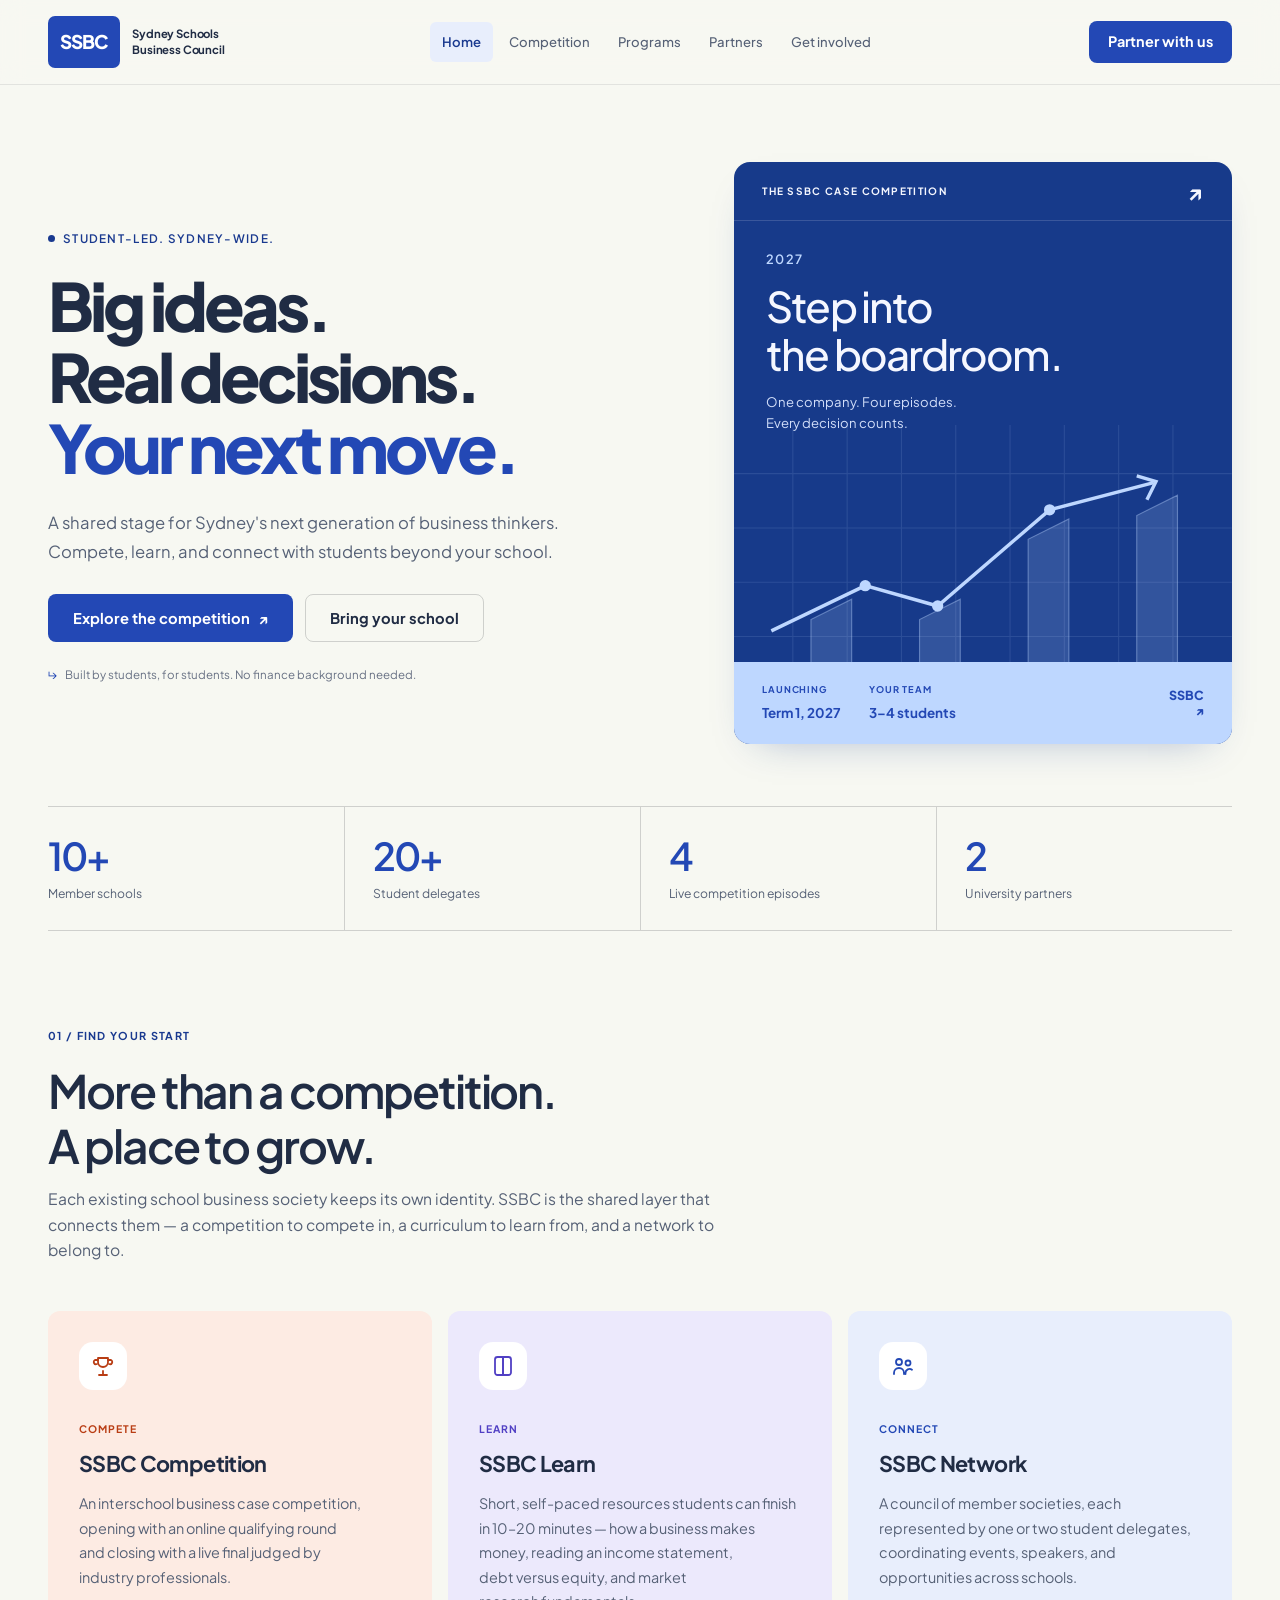
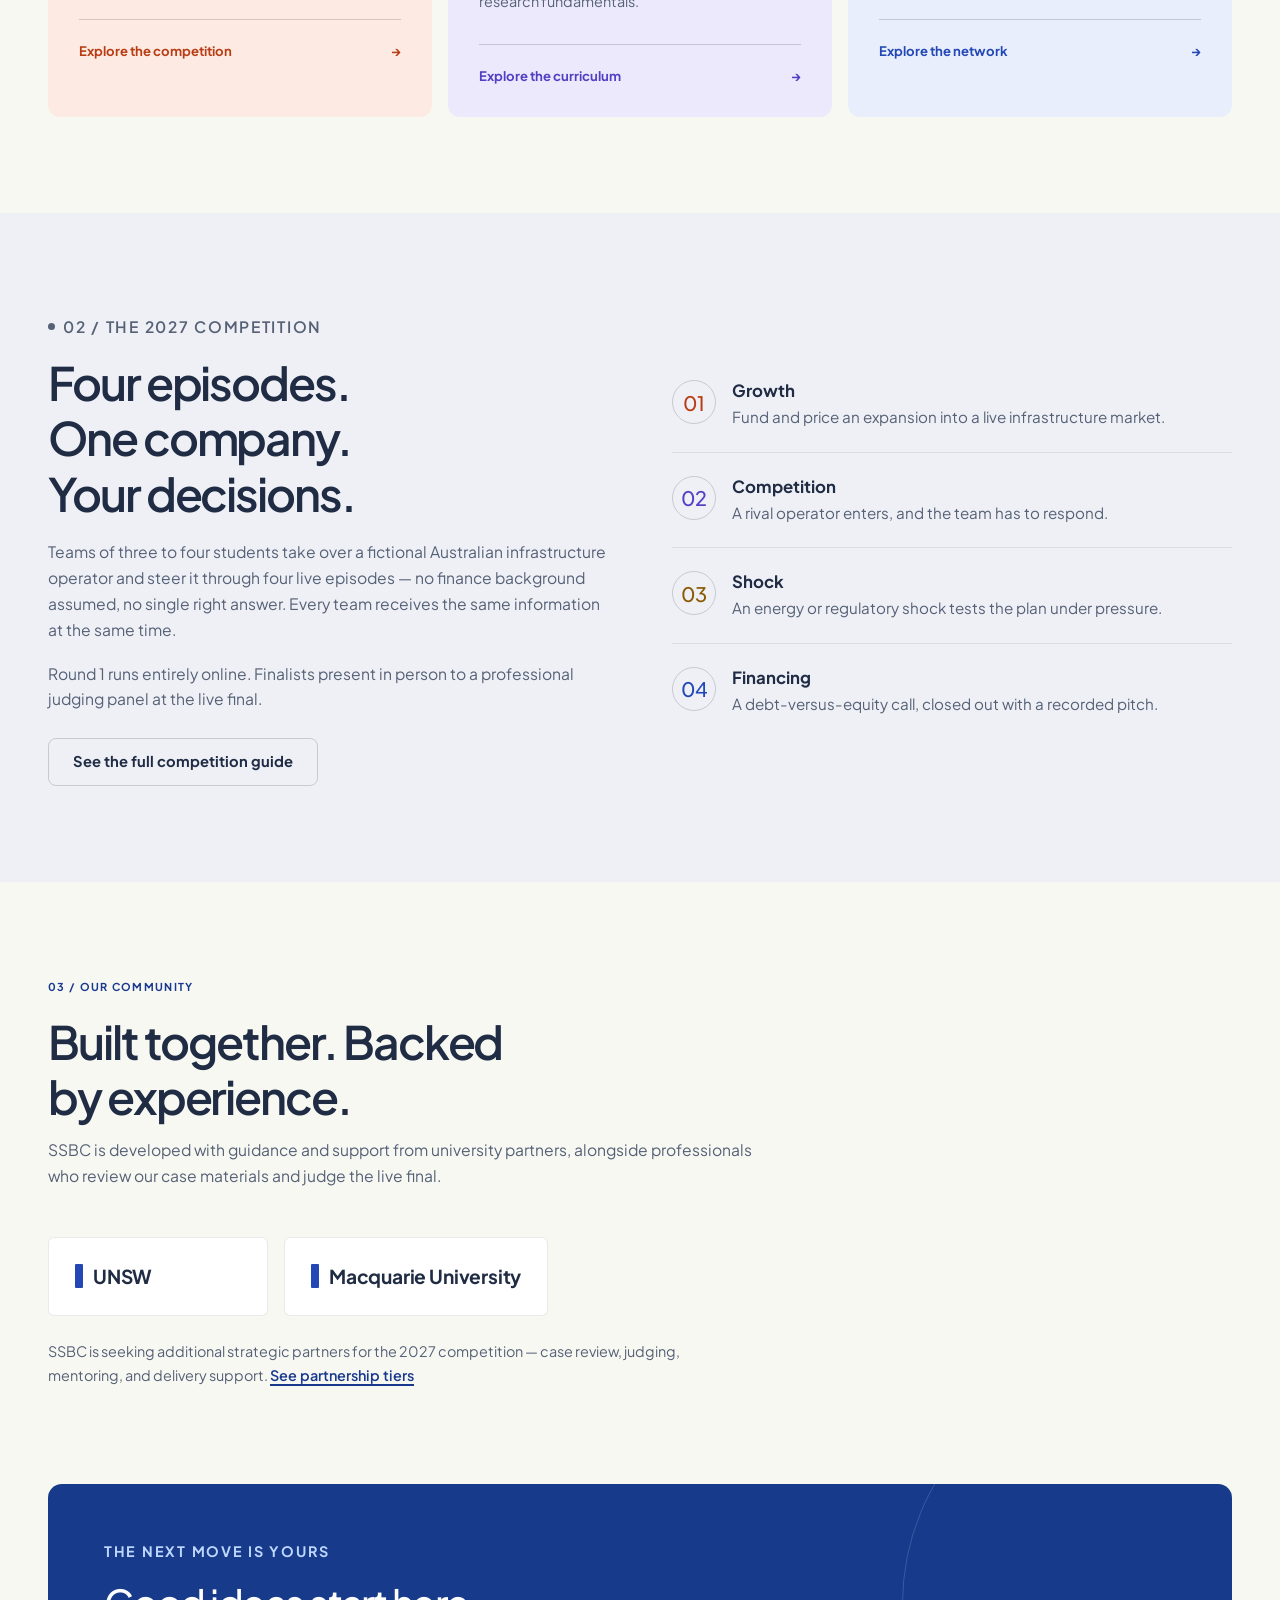
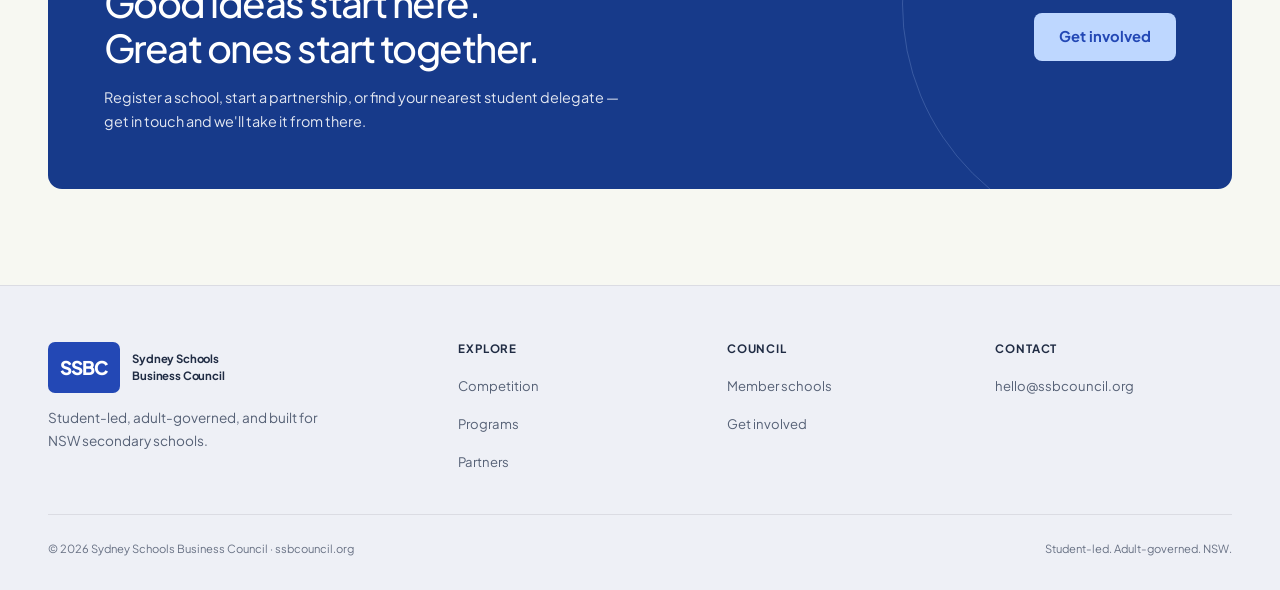
==== commit 3023e602: "Use blue as the SSBC brand colour" ====
--- a/index.html
+++ b/index.html
@@ -2,7 +2,7 @@
 <html lang="en-AU">
 <head>
 <meta charset="UTF-8">
-<meta name="theme-color" content="#163D30">
+<meta name="theme-color" content="#2348B5">
 <meta name="viewport" content="width=device-width, initial-scale=1, viewport-fit=cover">
 <title>Sydney Schools Business Council</title>
 <meta name="description" content="SSBC connects business societies across Sydney schools through a shared competition, a shared curriculum, and a shared network.">
@@ -56,11 +56,11 @@
         <h2>Step into<br>the boardroom.</h2>
         <p>One company. Four episodes.<br>Every decision counts.</p>
         <svg class="cover-art" viewBox="0 0 440 210" fill="none" aria-hidden="true">
-          <path d="M0 187H440M0 139H440M0 91H440M0 43H440M52 0V210M100 0V210M148 0V210M196 0V210M244 0V210M292 0V210M340 0V210M388 0V210" stroke="#BDE1BE" stroke-opacity=".12"/>
-          <path d="M33 182 116 142 180 160 279 75 371 51" stroke="#D4EA88" stroke-width="3"/>
-          <path d="m356 45 17 5-8 16" stroke="#D4EA88" stroke-width="3"/>
-          <path d="M68 210v-38l36-18v56M164 210v-38l36-18v56M260 210V101l36-18v127M356 210V80l36-18v148" fill="#D4EA88" fill-opacity=".16" stroke="#D4EA88" stroke-opacity=".4"/>
-          <circle cx="116" cy="142" r="5" fill="#D4EA88"/><circle cx="180" cy="160" r="5" fill="#D4EA88"/><circle cx="279" cy="75" r="5" fill="#D4EA88"/>
+          <path d="M0 187H440M0 139H440M0 91H440M0 43H440M52 0V210M100 0V210M148 0V210M196 0V210M244 0V210M292 0V210M340 0V210M388 0V210" stroke="#BED7FF" stroke-opacity=".12"/>
+          <path d="M33 182 116 142 180 160 279 75 371 51" stroke="#BED7FF" stroke-width="3"/>
+          <path d="m356 45 17 5-8 16" stroke="#BED7FF" stroke-width="3"/>
+          <path d="M68 210v-38l36-18v56M164 210v-38l36-18v56M260 210V101l36-18v127M356 210V80l36-18v148" fill="#BED7FF" fill-opacity=".16" stroke="#BED7FF" stroke-opacity=".4"/>
+          <circle cx="116" cy="142" r="5" fill="#BED7FF"/><circle cx="180" cy="160" r="5" fill="#BED7FF"/><circle cx="279" cy="75" r="5" fill="#BED7FF"/>
         </svg>
       </div>
       <div class="cover-bottom"><div><span>LAUNCHING</span><strong>Term 1, 2027</strong></div><div><span>YOUR TEAM</span><strong>3–4 students</strong></div><span class="cover-seal" aria-hidden="true">SSBC<br>↗</span></div>
--- a/assets/styles.css
+++ b/assets/styles.css
@@ -1,21 +1,21 @@
 /* ==========================================================================
    SSBC — design tokens
-   A warm editorial system, forest green, and a lime competition accent.
+   A warm editorial system, royal blue, and an ice-blue competition accent.
    Shared components support light and dark system preferences.
    ========================================================================== */
 :root {
-  --ink: #20352B;
-  --ink-soft: #56645A;
-  --ink-faint: #68746A;
+  --ink: #202C44;
+  --ink-soft: #566176;
+  --ink-faint: #687184;
   --paper: #F7F8F2;
   --paper-raised: #FFFFFF;
-  --paper-sunken: #EDF0E7;
+  --paper-sunken: #EEF0F6;
   --line: rgba(27, 29, 38, 0.09);
   --line-strong: rgba(27, 29, 38, 0.18);
 
-  --brand: #163D30;
-  --brand-strong: #245943;
-  --brand-soft: #E6EEDC;
+  --brand: #2348B5;
+  --brand-strong: #19398F;
+  --brand-soft: #E8EEFC;
   --on-brand: #FFFFFF;
 
   /* Supporting accents: `-ink` is for text/icons, `-soft` for tinted fills */
@@ -40,7 +40,7 @@
     --ink: #F2F1EC; --ink-soft: #C3C4CC; --ink-faint: #9FA1AD;
     --paper: #111317; --paper-raised: #1A1D22; --paper-sunken: #15181C;
     --line: rgba(255, 255, 255, 0.09); --line-strong: rgba(255, 255, 255, 0.2);
-    --brand: #5EEAD4; --brand-strong: #99F6E4; --brand-soft: rgba(94, 234, 212, 0.12); --on-brand: #06302B;
+    --brand: #8AB4FF; --brand-strong: #B9D2FF; --brand-soft: rgba(138, 180, 255, 0.14); --on-brand: #10254D;
     --coral-ink: #FFA98A; --coral-soft: rgba(255, 140, 100, 0.14);
     --violet-ink: #B9AFFF; --violet-soft: rgba(156, 140, 255, 0.15);
     --amber-ink: #FFD27A; --amber-soft: rgba(255, 200, 90, 0.14);
@@ -52,7 +52,7 @@
   --ink: #F2F1EC; --ink-soft: #C3C4CC; --ink-faint: #9FA1AD;
   --paper: #111317; --paper-raised: #1A1D22; --paper-sunken: #15181C;
   --line: rgba(255, 255, 255, 0.09); --line-strong: rgba(255, 255, 255, 0.2);
-  --brand: #5EEAD4; --brand-strong: #99F6E4; --brand-soft: rgba(94, 234, 212, 0.12); --on-brand: #06302B;
+  --brand: #8AB4FF; --brand-strong: #B9D2FF; --brand-soft: rgba(138, 180, 255, 0.14); --on-brand: #10254D;
   --coral-ink: #FFA98A; --coral-soft: rgba(255, 140, 100, 0.14);
   --violet-ink: #B9AFFF; --violet-soft: rgba(156, 140, 255, 0.15);
   --amber-ink: #FFD27A; --amber-soft: rgba(255, 200, 90, 0.14);
@@ -412,7 +412,7 @@
 /* ---------- CTA banner ---------- */
 .cta-banner {
   position: relative; overflow: hidden;
-  border-radius: var(--radius-lg); background: #163D30; color: #fff;
+  border-radius: var(--radius-lg); background: #173A8A; color: #fff;
   padding: clamp(32px, 5vw, 56px);
   display: flex; justify-content: space-between; align-items: center; gap: 24px 40px; flex-wrap: wrap;
 }
@@ -423,8 +423,8 @@
 .cta-banner > * { position: relative; }
 .cta-banner h2 { color: #fff; font-weight: 800; font-size: clamp(1.5rem, 2.8vw, 2rem); margin: 0 0 8px; }
 .cta-banner p { margin: 0; color: rgba(255, 255, 255, 0.88); max-width: 48ch; }
-.cta-banner .btn-primary { background: #fff; color: #0B3D39; }
-.cta-banner .btn-primary:hover { background: #E2F3EF; box-shadow: none; }
+.cta-banner .btn-primary { background: #fff; color: #173A8A; }
+.cta-banner .btn-primary:hover { background: #E8EEFC; box-shadow: none; }
 .cta-banner :focus-visible { outline-color: #fff; }
 
 /* ---------- Footer ---------- */
@@ -453,17 +453,17 @@
 .hero-sub { font-size: 1.04rem; line-height: 1.75; max-width: 43ch; margin-bottom: 28px; }
 .hero-footnote { color: var(--ink-faint); font-size: .72rem; line-height: 1.65; margin: 23px 0 0; }
 .hero-footnote > span { margin-right: 6px; color: var(--brand); }
-.competition-cover { display: block; min-width: 0; text-decoration: none; border-radius: 16px; overflow: hidden; background: #163D30; color: #F4F7E9; box-shadow: 0 16px 40px -24px #163D3066; transition: transform .25s ease, box-shadow .25s ease; }
-.competition-cover:hover { transform: translateY(-4px); box-shadow: 0 20px 50px -22px #163D3066; }
+.competition-cover { display: block; min-width: 0; text-decoration: none; border-radius: 16px; overflow: hidden; background: #173A8A; color: #F5F7FF; box-shadow: 0 16px 40px -24px #173A8A66; transition: transform .25s ease, box-shadow .25s ease; }
+.competition-cover:hover { transform: translateY(-4px); box-shadow: 0 20px 50px -22px #173A8A66; }
 .competition-cover:focus-visible { outline-offset: 6px; }
 .cover-top { display: flex; align-items: center; justify-content: space-between; gap: 12px; padding: 18px 28px; border-bottom: 1px solid #ffffff26; font-size: .63rem; font-weight: 700; letter-spacing: .13em; }
 .cover-arrow { font-size: 1.4rem; line-height: 1; }
 .cover-body { position: relative; overflow: hidden; padding: 28px 32px 0; }
-.cover-edition { color: #D4EA88; font-size: .8rem; font-weight: 600; margin: 0 0 12px; letter-spacing: .09em; }
-.cover-body h2 { position: relative; z-index: 1; color: #F4F7E9; font-size: clamp(2rem, 3.3vw, 3rem); line-height: 1.12; letter-spacing: -.045em; font-weight: 500; margin: 0 0 14px; }
-.cover-body > p:not(.cover-edition) { font-size: .82rem; color: #C5D5C8; line-height: 1.6; margin: 0; }
+.cover-edition { color: #BED7FF; font-size: .8rem; font-weight: 600; margin: 0 0 12px; letter-spacing: .09em; }
+.cover-body h2 { position: relative; z-index: 1; color: #F5F7FF; font-size: clamp(2rem, 3.3vw, 3rem); line-height: 1.12; letter-spacing: -.045em; font-weight: 500; margin: 0 0 14px; }
+.cover-body > p:not(.cover-edition) { font-size: .82rem; color: #D3DFFA; line-height: 1.6; margin: 0; }
 .cover-art { width: calc(100% + 64px); max-width: none; margin: -8px -32px 0; height: auto; }
-.cover-bottom { display: flex; align-items: center; gap: 28px; padding: 20px 28px; background: #D4EA88; color: #163D30; }
+.cover-bottom { display: flex; align-items: center; gap: 28px; padding: 20px 28px; background: #BED7FF; color: #2348B5; }
 .cover-bottom > div { display: grid; gap: 4px; }
 .cover-bottom span:not(.cover-seal) { font-size: .58rem; letter-spacing: .09em; font-weight: 700; }
 .cover-bottom strong { font-size: .84rem; font-weight: 700; }
@@ -495,12 +495,12 @@
 .partner-name::before { width: 8px; height: 24px; border-radius: 1px; }
 .partner-note { font-size: .9rem; }
 .cta-banner { border-radius: 14px; padding: clamp(28px, 5vw, 56px); }
-.cta-banner::before { background: none; border: 1px solid #D4EA8833; top: -120px; right: -150px; }
-.banner-label { color: #D4EA88 !important; font-size: .65rem; letter-spacing: .12em; font-weight: 700; margin-bottom: 18px !important; }
+.cta-banner::before { background: none; border: 1px solid #BED7FF33; top: -120px; right: -150px; }
+.banner-label { color: #BED7FF !important; font-size: .65rem; letter-spacing: .12em; font-weight: 700; margin-bottom: 18px !important; }
 .cta-banner h2 { font-weight: 500; font-size: clamp(1.8rem, 3vw, 2.7rem); line-height: 1.15; letter-spacing: -.04em; margin-bottom: 16px; }
 .cta-banner p { font-size: .9rem; }
-.cta-banner .btn-primary { background: #D4EA88; color: #163D30; }
-.cta-banner .btn-primary:hover { background: #E5F2B8; }
+.cta-banner .btn-primary { background: #BED7FF; color: #2348B5; }
+.cta-banner .btn-primary:hover { background: #DCE9FF; }
 .page-hero { border-bottom: 1px solid var(--line); }
 .page-hero h1 { font-weight: 600; font-size: clamp(2.3rem, 4.7vw, 3.8rem); letter-spacing: -.05em; max-width: 20ch; }
 .page-hero .lede { font-size: 1.02rem; }
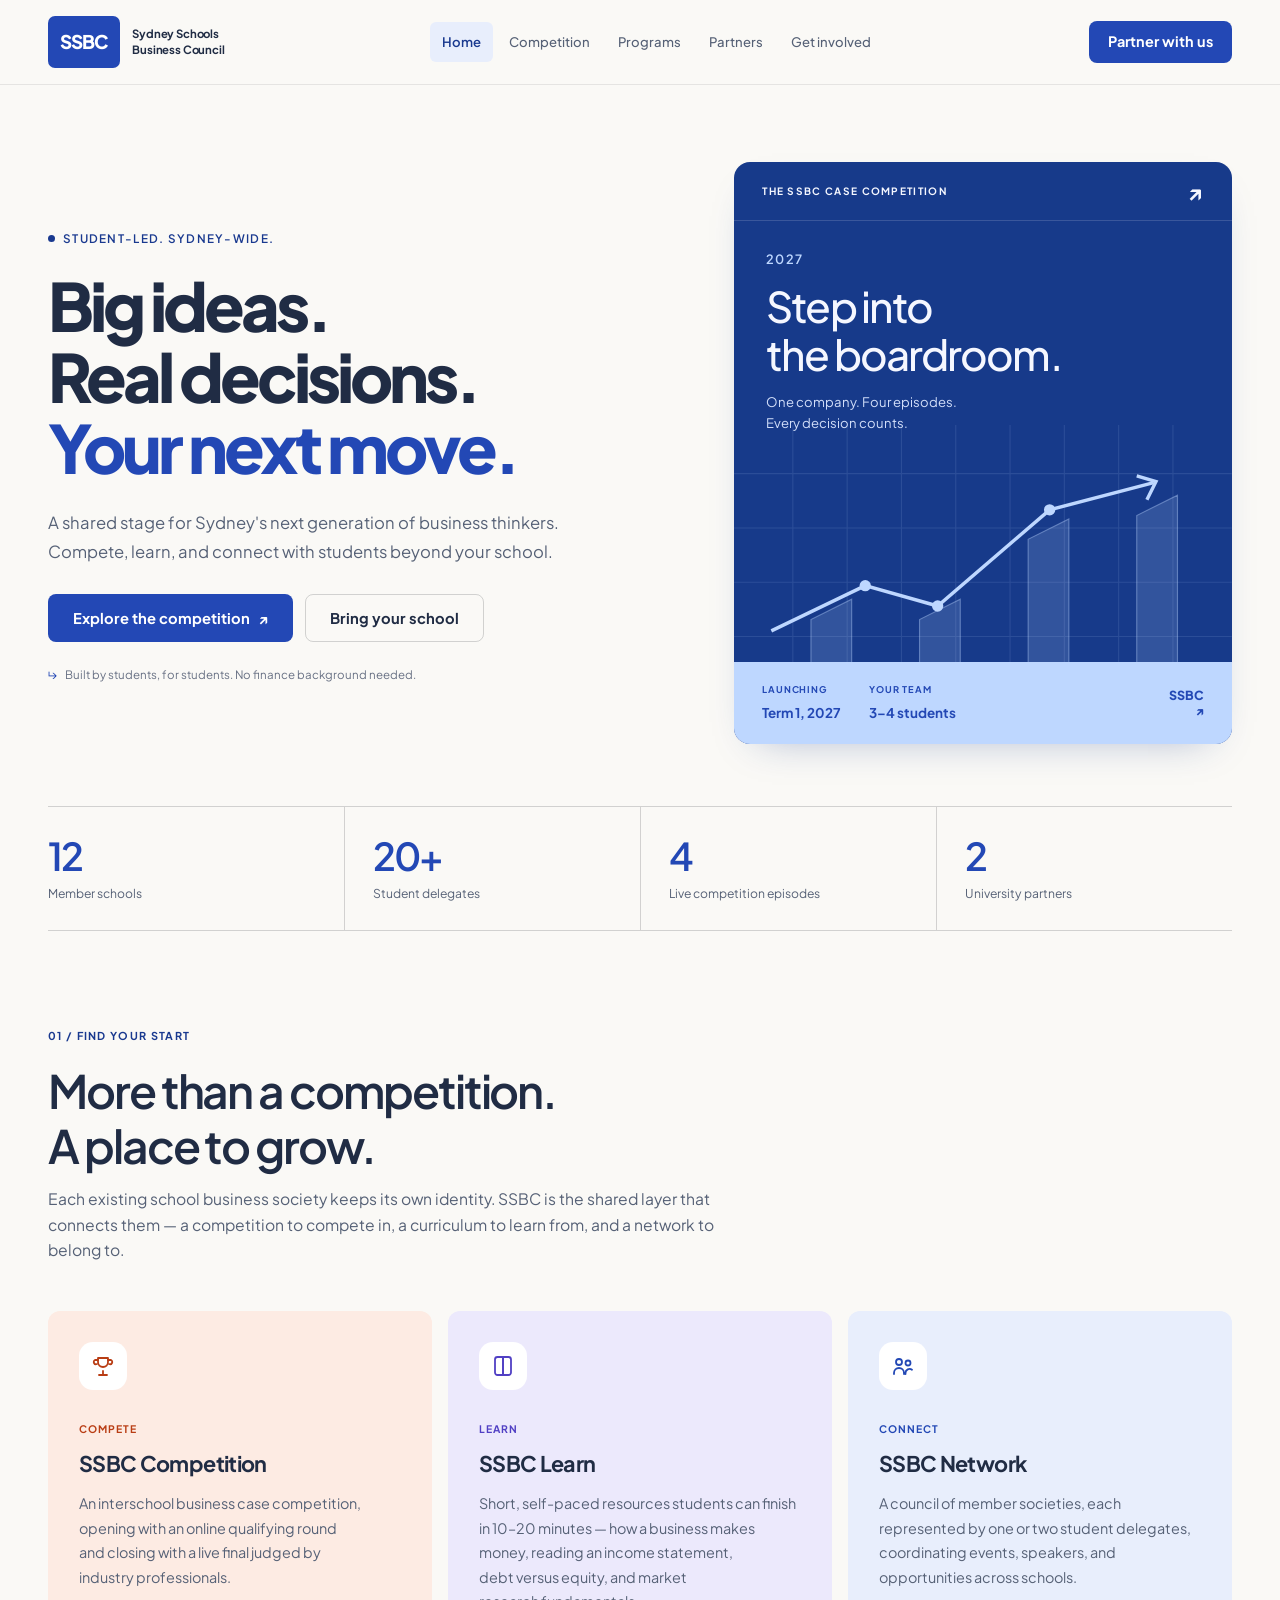
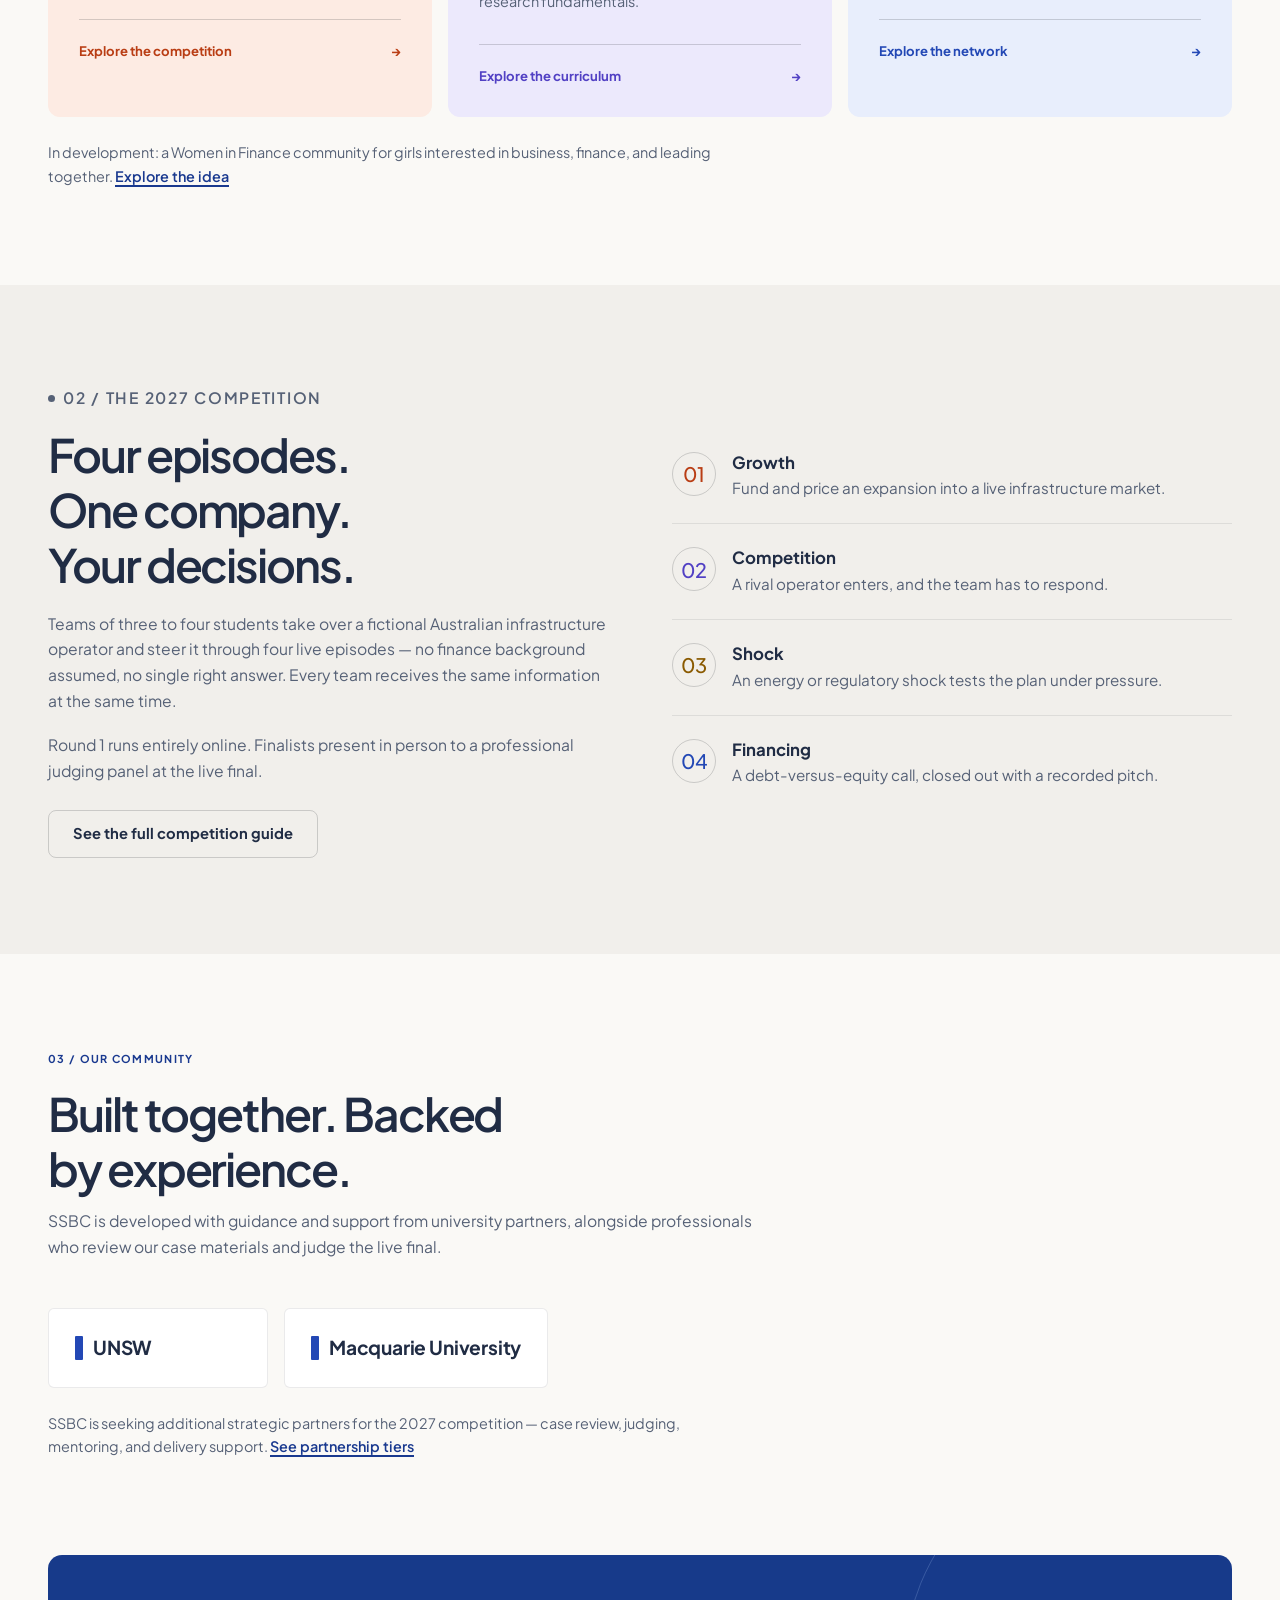
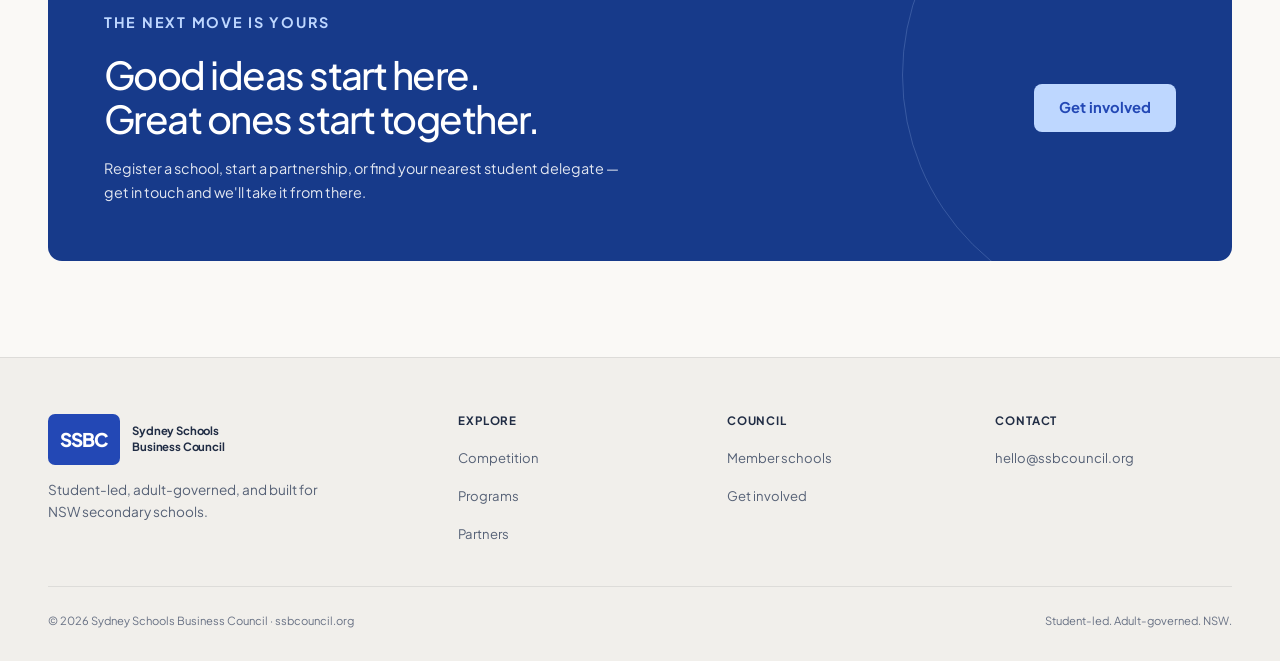
==== commit 5d417214: "Add Chatswood High and proposed Women in Finance community" ====
--- a/index.html
+++ b/index.html
@@ -71,7 +71,7 @@
 <section class="tight" aria-label="SSBC at a glance">
   <div class="wrap">
     <div class="stats-strip reveal">
-      <div class="stat"><div class="num">10+</div><div class="label">Member schools</div></div>
+      <div class="stat"><div class="num">12</div><div class="label">Member schools</div></div>
       <div class="stat"><div class="num">20+</div><div class="label">Student delegates</div></div>
       <div class="stat"><div class="num">4</div><div class="label">Live competition episodes</div></div>
       <div class="stat"><div class="num">2</div><div class="label">University partners</div></div>
@@ -109,6 +109,7 @@
         <a class="more" href="/programs.html">Explore the network <span aria-hidden="true">→</span></a>
       </div>
     </div>
+    <p class="partner-note">In development: a Women in Finance community for girls interested in business, finance, and leading together. <a class="text-link" href="/programs.html#women-in-finance">Explore the idea</a></p>
   </div>
 </section>
 
--- a/assets/styles.css
+++ b/assets/styles.css
@@ -1,15 +1,15 @@
 /* ==========================================================================
    SSBC — design tokens
-   A warm editorial system, royal blue, and an ice-blue competition accent.
+   A crisp editorial system, royal blue, and an ice-blue competition accent.
    Shared components support light and dark system preferences.
    ========================================================================== */
 :root {
   --ink: #202C44;
   --ink-soft: #566176;
   --ink-faint: #687184;
-  --paper: #F7F8F2;
+  --paper: #FAF9F6;
   --paper-raised: #FFFFFF;
-  --paper-sunken: #EEF0F6;
+  --paper-sunken: #F1EFEB;
   --line: rgba(27, 29, 38, 0.09);
   --line-strong: rgba(27, 29, 38, 0.18);
 
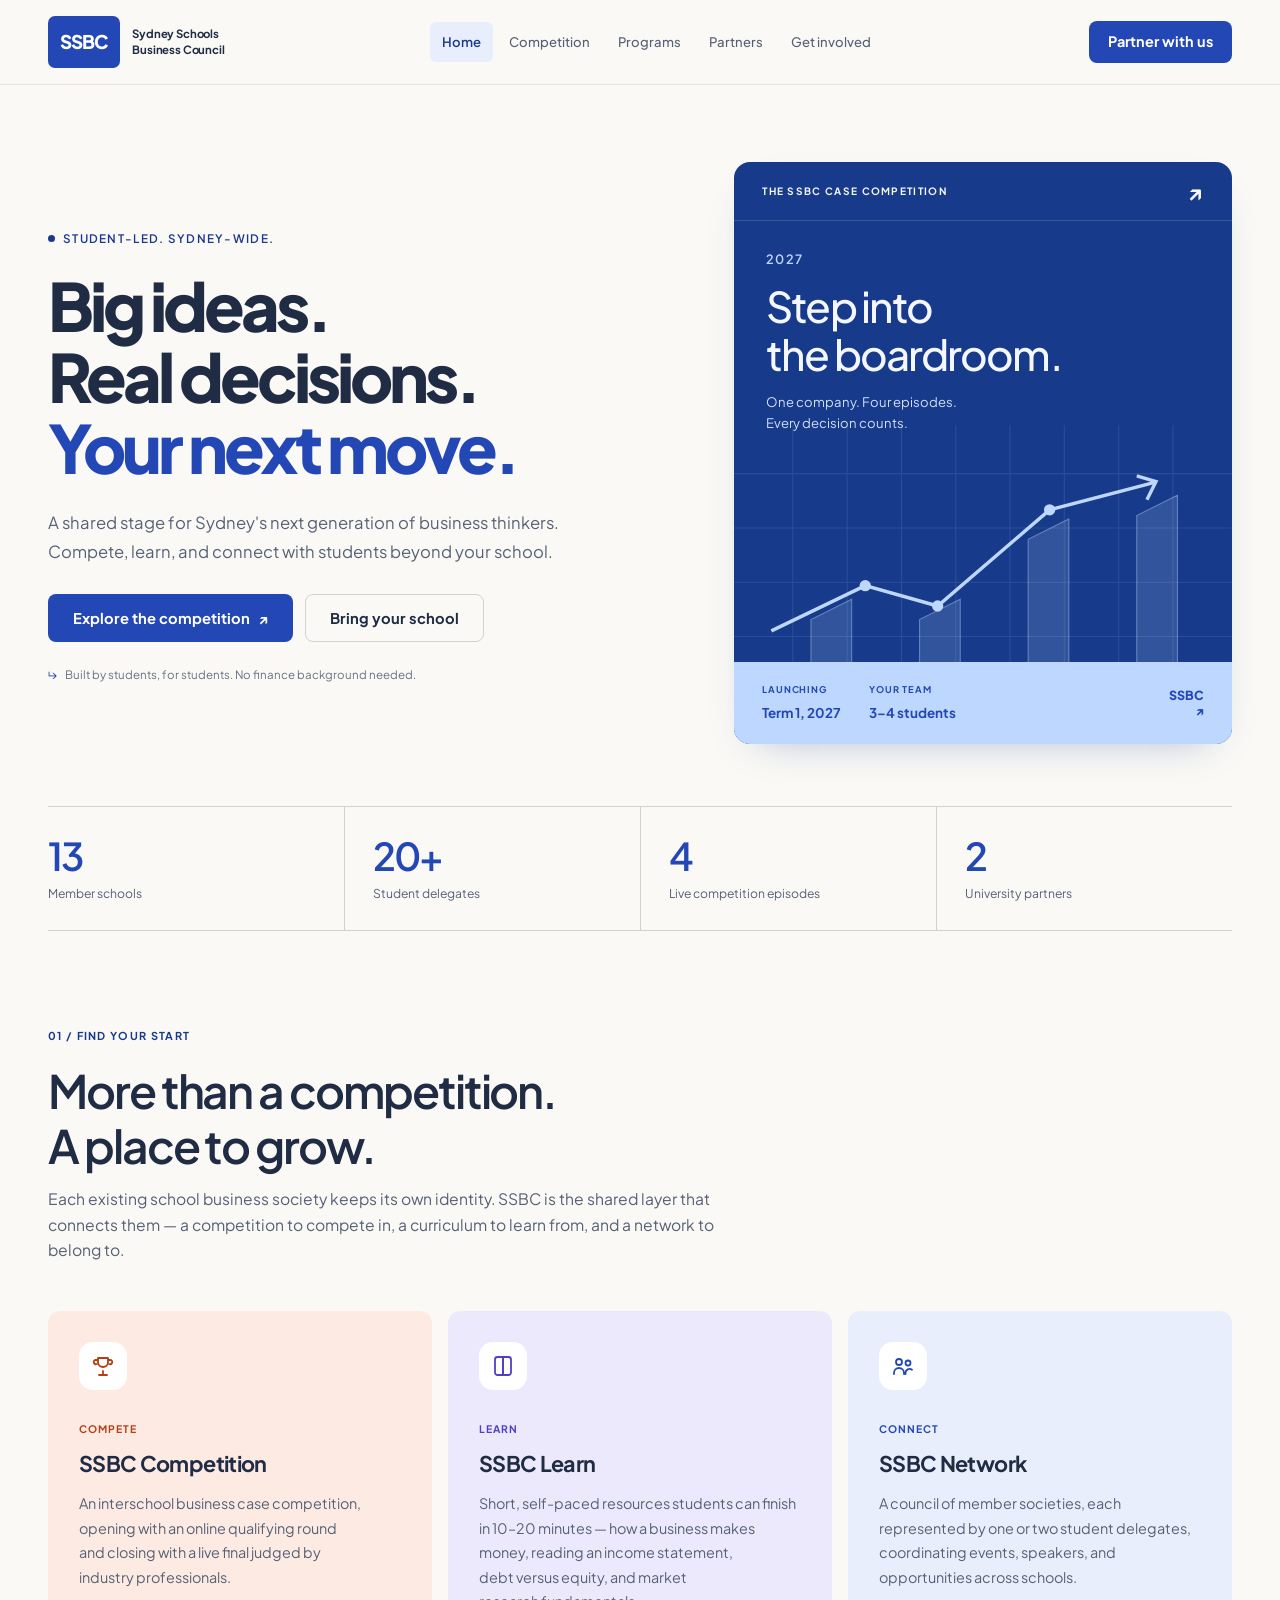
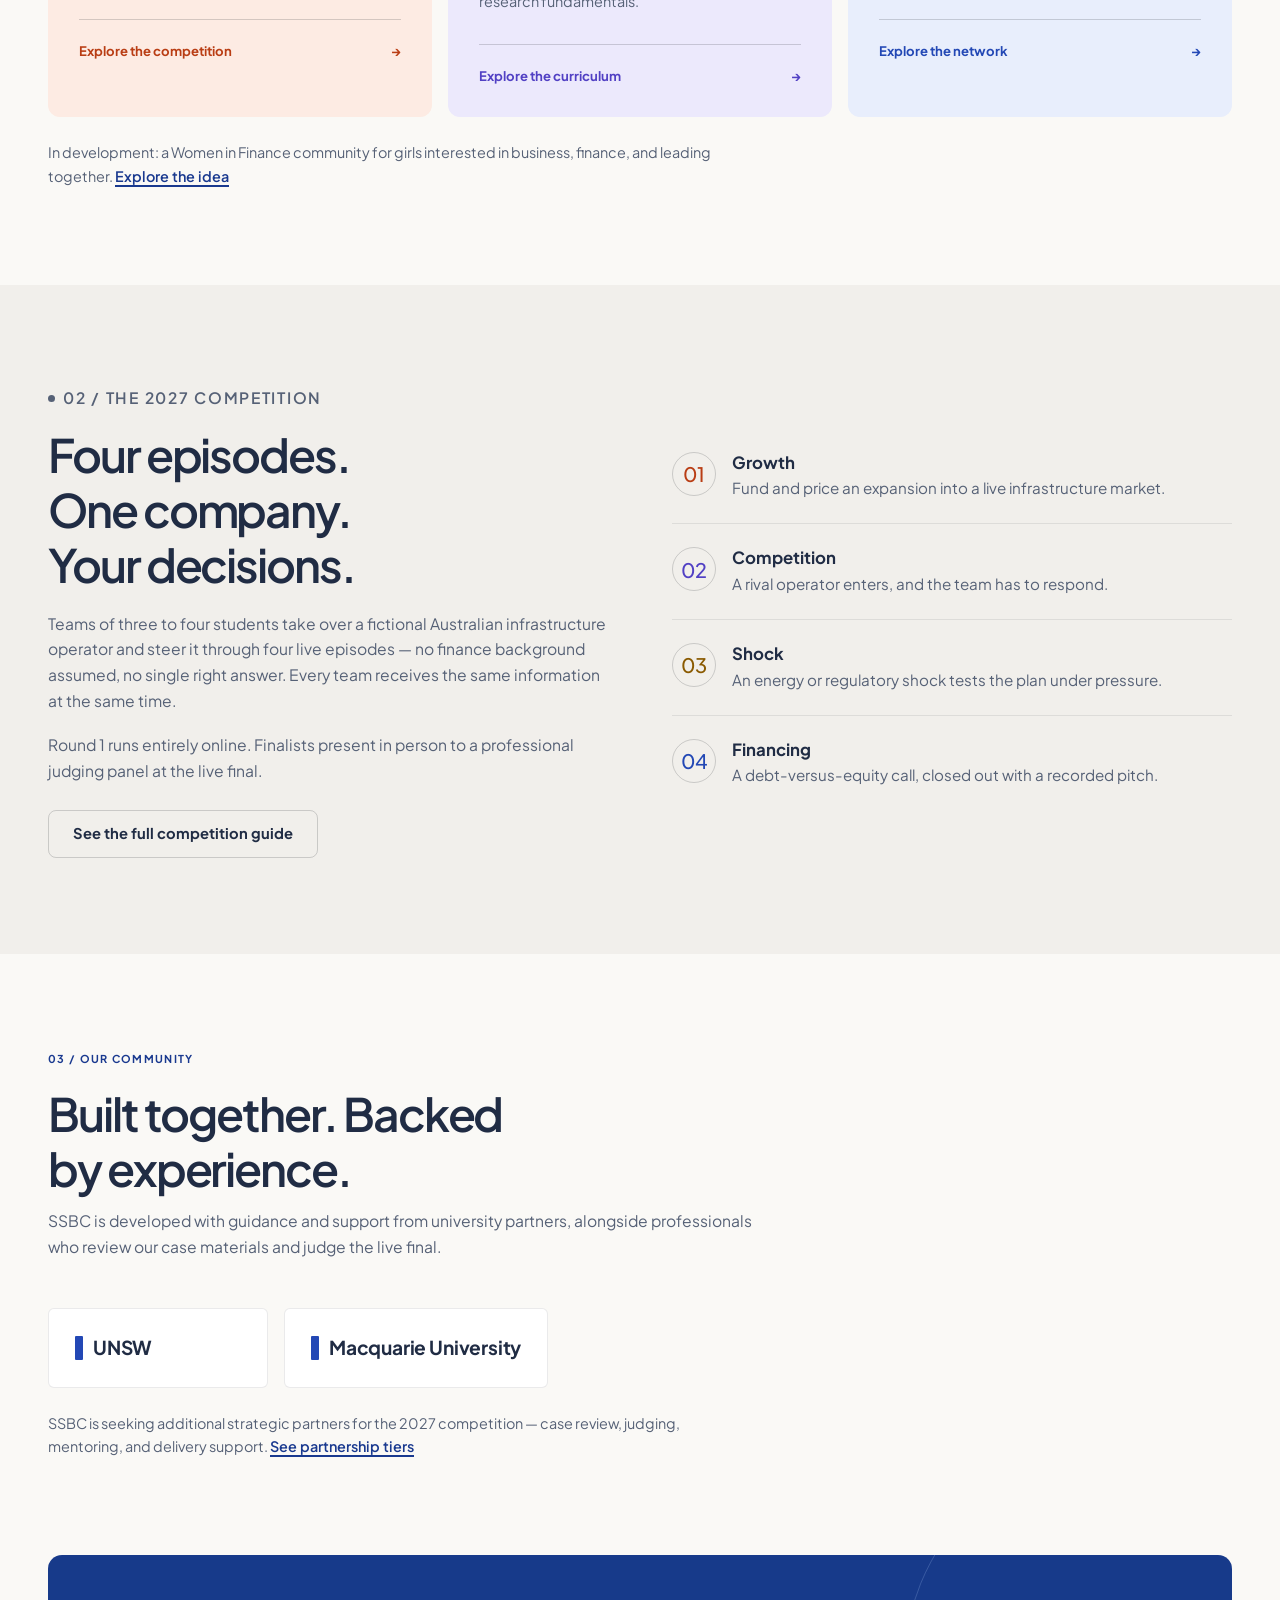
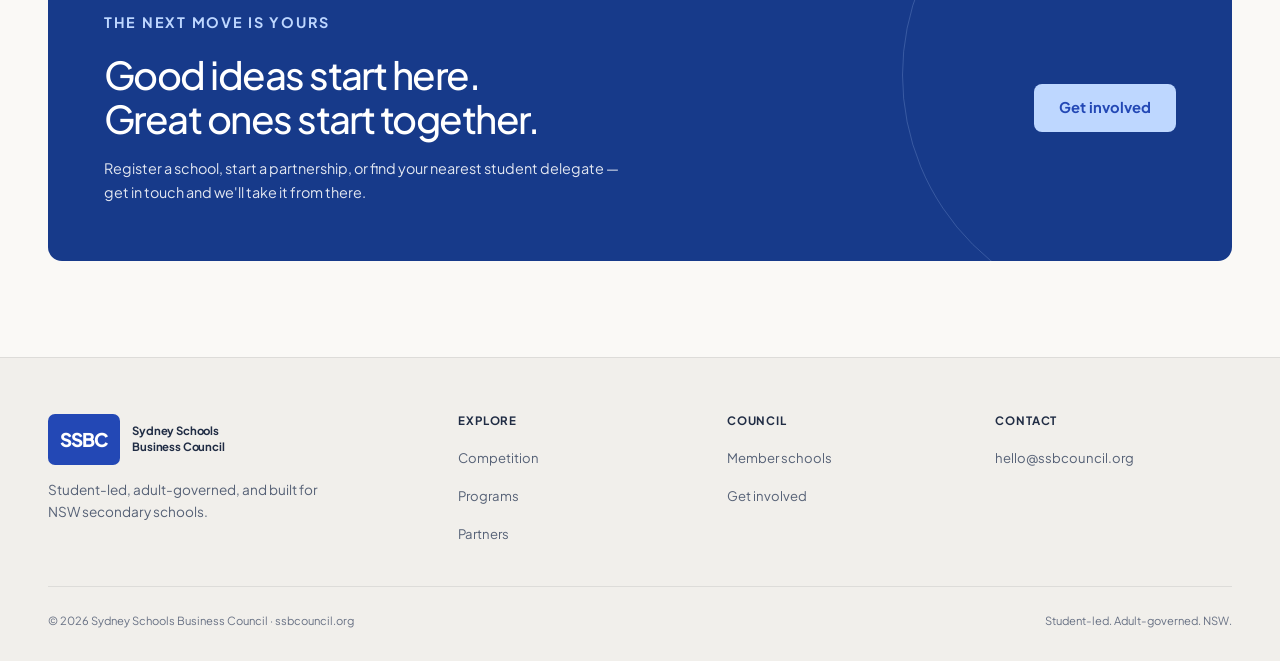
==== commit fb050e1b: "Reconcile member schools with the current 13-school roster" ====
--- a/index.html
+++ b/index.html
@@ -71,7 +71,7 @@
 <section class="tight" aria-label="SSBC at a glance">
   <div class="wrap">
     <div class="stats-strip reveal">
-      <div class="stat"><div class="num">12</div><div class="label">Member schools</div></div>
+      <div class="stat"><div class="num">13</div><div class="label">Member schools</div></div>
       <div class="stat"><div class="num">20+</div><div class="label">Student delegates</div></div>
       <div class="stat"><div class="num">4</div><div class="label">Live competition episodes</div></div>
       <div class="stat"><div class="num">2</div><div class="label">University partners</div></div>
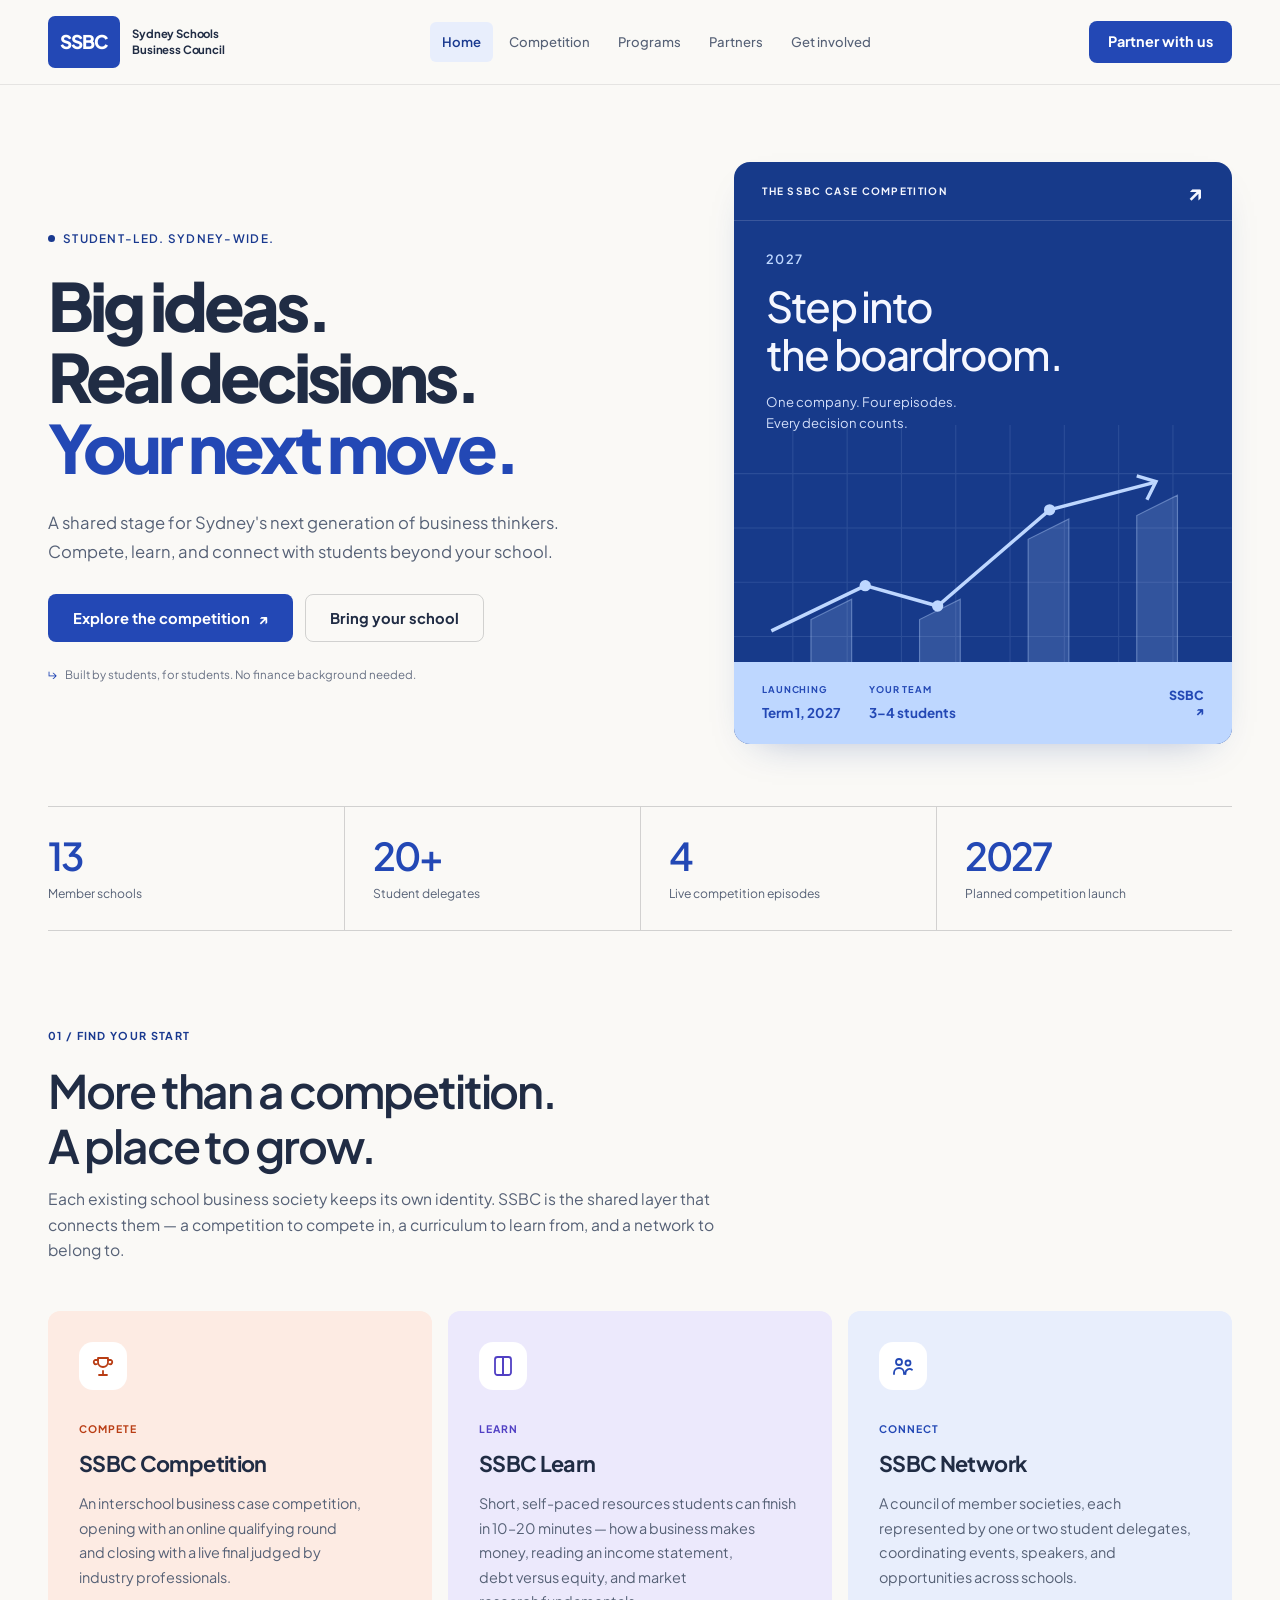
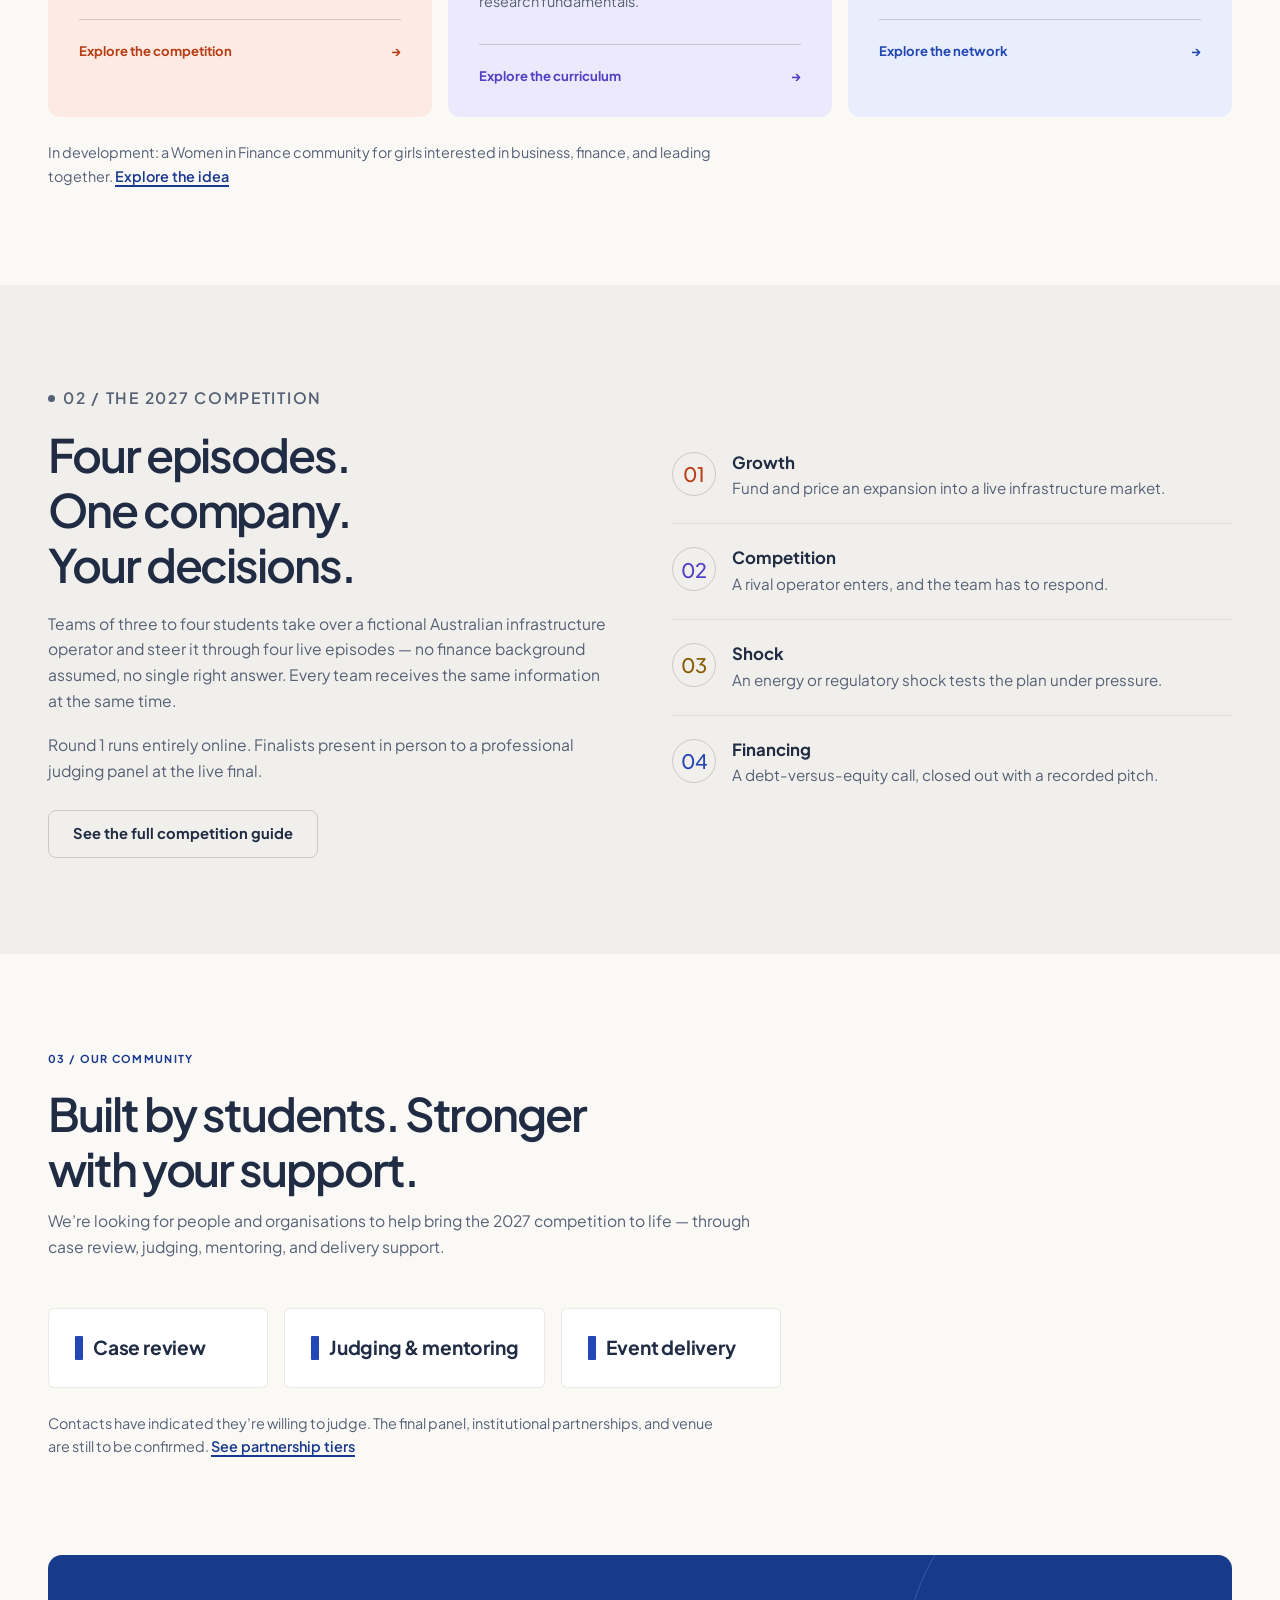
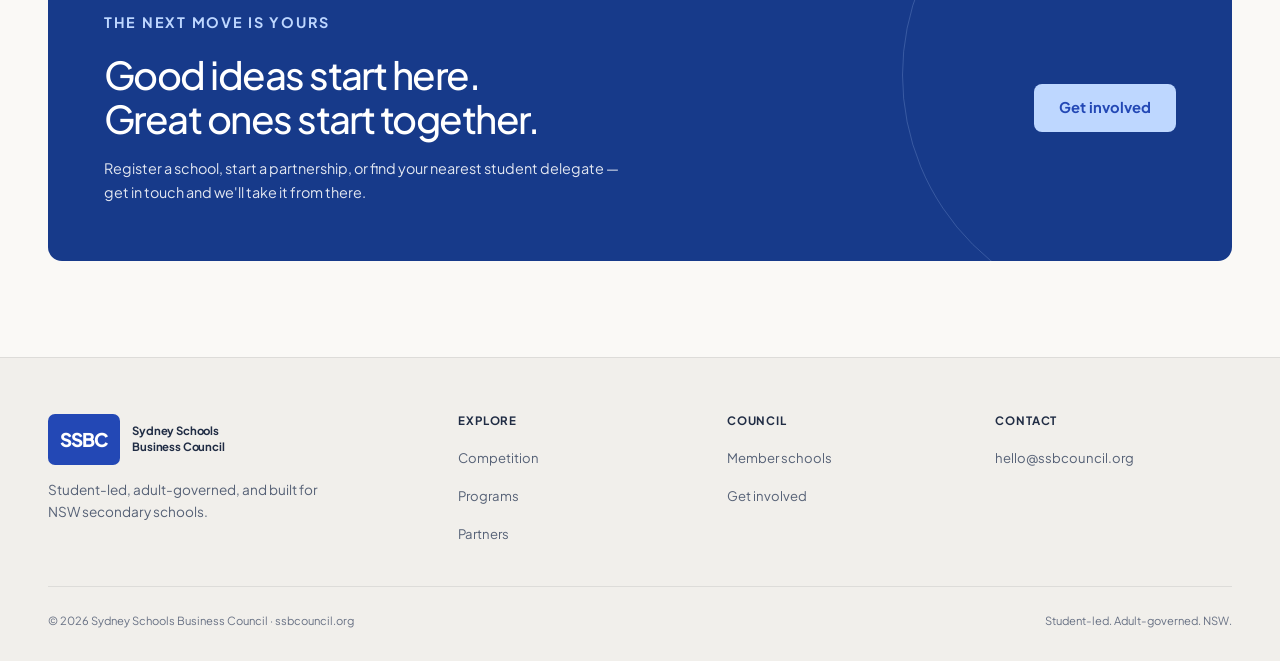
==== commit ecc2c90e: "Describe judging interest without implying university endorsement" ====
--- a/index.html
+++ b/index.html
@@ -74,7 +74,7 @@
       <div class="stat"><div class="num">13</div><div class="label">Member schools</div></div>
       <div class="stat"><div class="num">20+</div><div class="label">Student delegates</div></div>
       <div class="stat"><div class="num">4</div><div class="label">Live competition episodes</div></div>
-      <div class="stat"><div class="num">2</div><div class="label">University partners</div></div>
+      <div class="stat"><div class="num">2027</div><div class="label">Planned competition launch</div></div>
     </div>
   </div>
 </section>
@@ -139,14 +139,15 @@
   <div class="wrap">
     <div class="section-head reveal">
       <p class="section-label">03 / OUR COMMUNITY</p>
-      <h2>Built together. Backed by experience.</h2>
-      <p>SSBC is developed with guidance and support from university partners, alongside professionals who review our case materials and judge the live final.</p>
-    </div>
-    <div class="partner-row reveal">
-      <span class="partner-name">UNSW</span>
-      <span class="partner-name">Macquarie University</span>
-    </div>
-    <p class="partner-note">SSBC is seeking additional strategic partners for the 2027 competition — case review, judging, mentoring, and delivery support. <a class="text-link" href="/partners.html">See partnership tiers</a></p>
+      <h2>Built by students. Stronger with your support.</h2>
+      <p>We’re looking for people and organisations to help bring the 2027 competition to life — through case review, judging, mentoring, and delivery support.</p>
+    </div>
+    <div class="partner-row reveal" aria-label="Ways to support SSBC">
+      <span class="partner-name">Case review</span>
+      <span class="partner-name">Judging &amp; mentoring</span>
+      <span class="partner-name">Event delivery</span>
+    </div>
+    <p class="partner-note">Contacts have indicated they’re willing to judge. The final panel, institutional partnerships, and venue are still to be confirmed. <a class="text-link" href="/partners.html">See partnership tiers</a></p>
   </div>
 </section>
 
--- a/assets/styles.css
+++ b/assets/styles.css
@@ -597,3 +597,34 @@
 .enquiry-result label { margin-top: 20px; }
 @media (max-width: 900px) { .contact-layout { grid-template-columns: 1fr; } }
 @media (max-width: 540px) { .form-row { grid-template-columns: 1fr; gap: 0; } }
+
+
+/* ---------- Women in Finance ---------- */
+.women-finance-panel {
+  display: grid; grid-template-columns: 1.05fr 1fr; gap: 36px 56px;
+  padding: clamp(26px, 4vw, 48px); border: 1px solid var(--line-strong);
+  border-radius: var(--radius-lg); background: var(--paper-raised);
+}
+.women-finance-copy { min-width: 0; }
+.women-finance-copy .kicker { margin-bottom: 18px; }
+.women-finance-copy h2 { font-size: clamp(1.9rem, 3.3vw, 2.7rem); font-weight: 600; letter-spacing: -.045em; margin: 0 0 16px; }
+.women-finance-copy p { color: var(--ink-soft); font-size: .92rem; margin: 0 0 18px; }
+.women-finance-copy .women-finance-intro { color: var(--brand); font-size: clamp(1.2rem, 2vw, 1.5rem); font-weight: 500; line-height: 1.35; letter-spacing: -.02em; }
+.women-finance-copy .btn { margin-top: 8px; }
+.women-finance-aims { min-width: 0; padding-left: 36px; border-left: 1px solid var(--line); }
+.women-finance-aims .section-label { font-size: .62rem !important; margin-bottom: 8px !important; }
+.women-finance-list { list-style: none; margin: 0; padding: 0; }
+.women-finance-list li { display: grid; grid-template-columns: 32px 1fr; gap: 14px; padding: 23px 0; }
+.women-finance-list li + li { border-top: 1px solid var(--line); }
+.women-finance-number { font-size: .78rem; font-weight: 600; color: var(--brand); padding-top: 2px; }
+.women-finance-list h3 { font-size: 1rem; font-weight: 600; margin: 0 0 7px; letter-spacing: -.015em; }
+.women-finance-list p { font-size: .86rem; line-height: 1.65; color: var(--ink-soft); margin: 0; }
+.women-finance-note { grid-column: 1 / -1; margin: 0; padding-top: 20px; border-top: 1px solid var(--line); font-size: .74rem; color: var(--ink-faint); }
+@media (max-width: 860px) {
+  .women-finance-panel { grid-template-columns: 1fr; gap: 28px; }
+  .women-finance-aims { border-left: 0; padding-left: 0; border-top: 1px solid var(--line); padding-top: 24px; }
+  .women-finance-list li:last-child { padding-bottom: 0; }
+}
+@media (max-width: 540px) {
+  .women-finance-copy .btn { width: 100%; }
+}
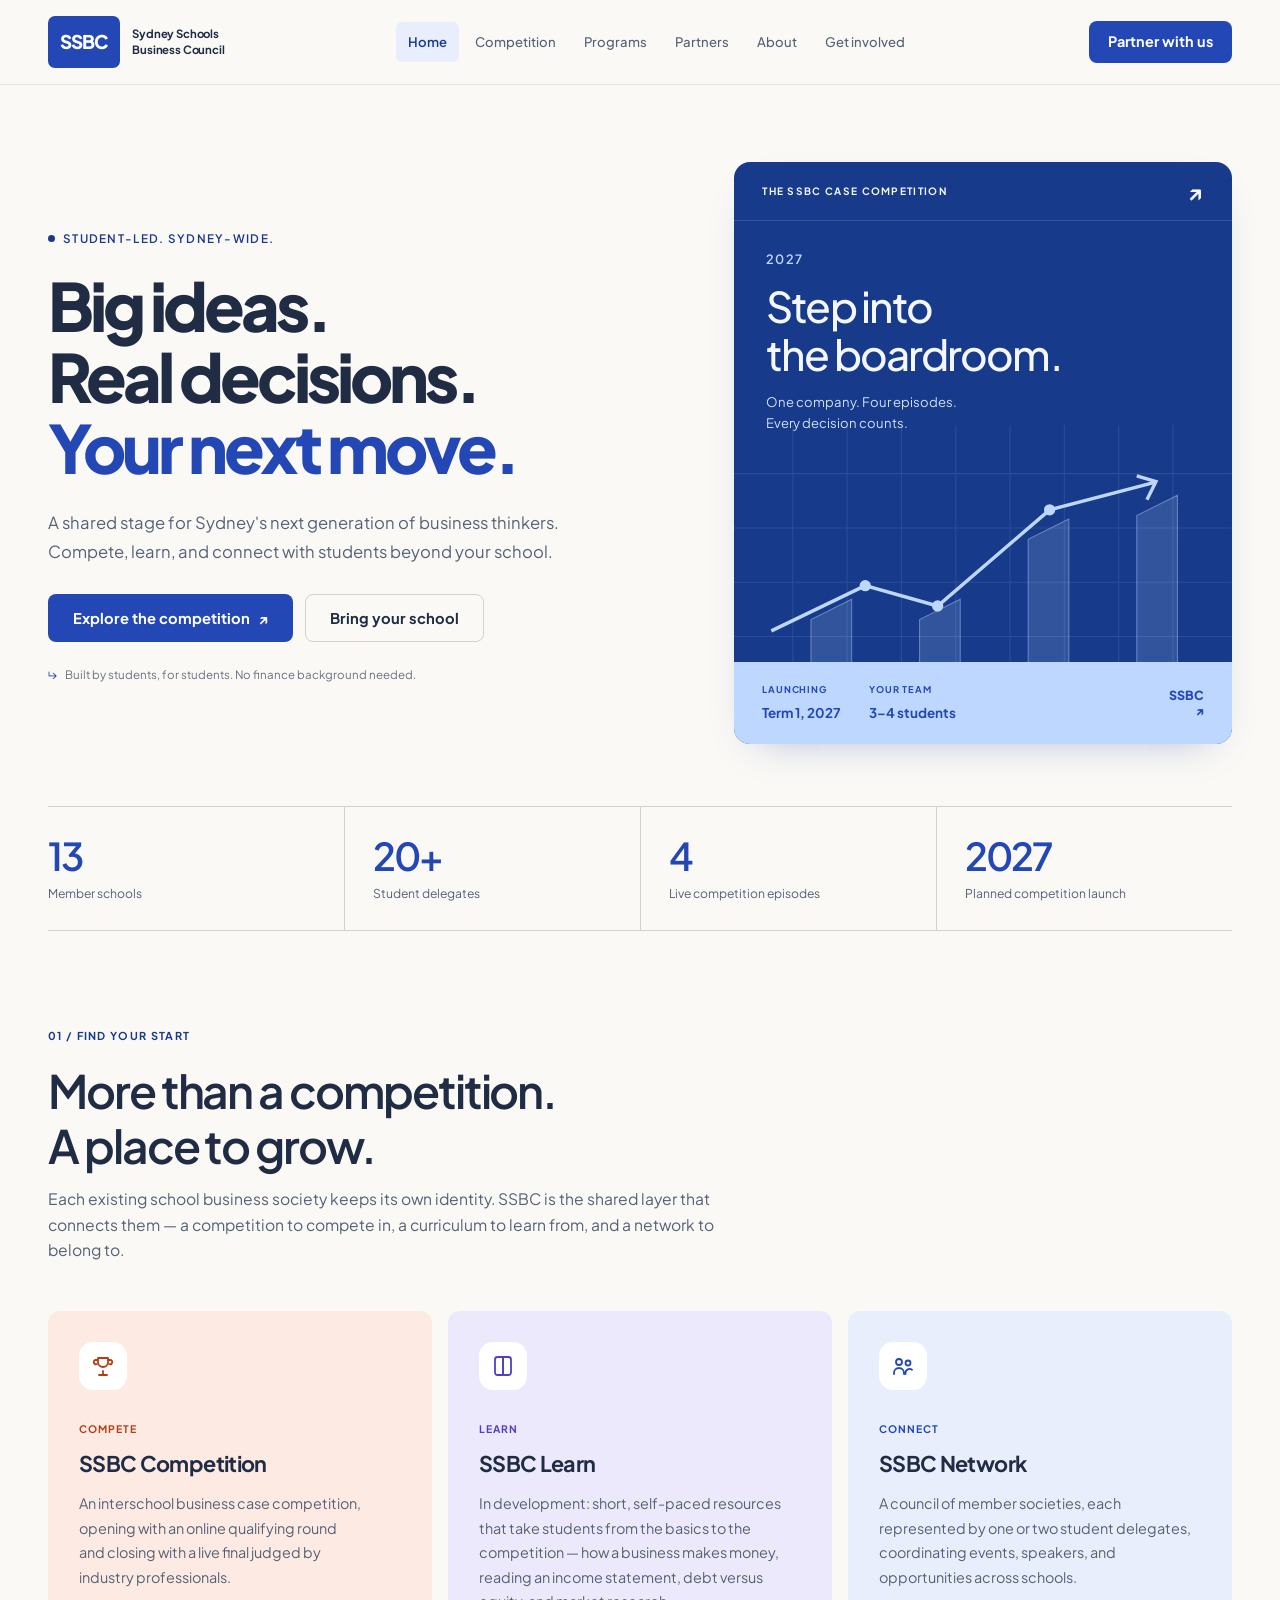
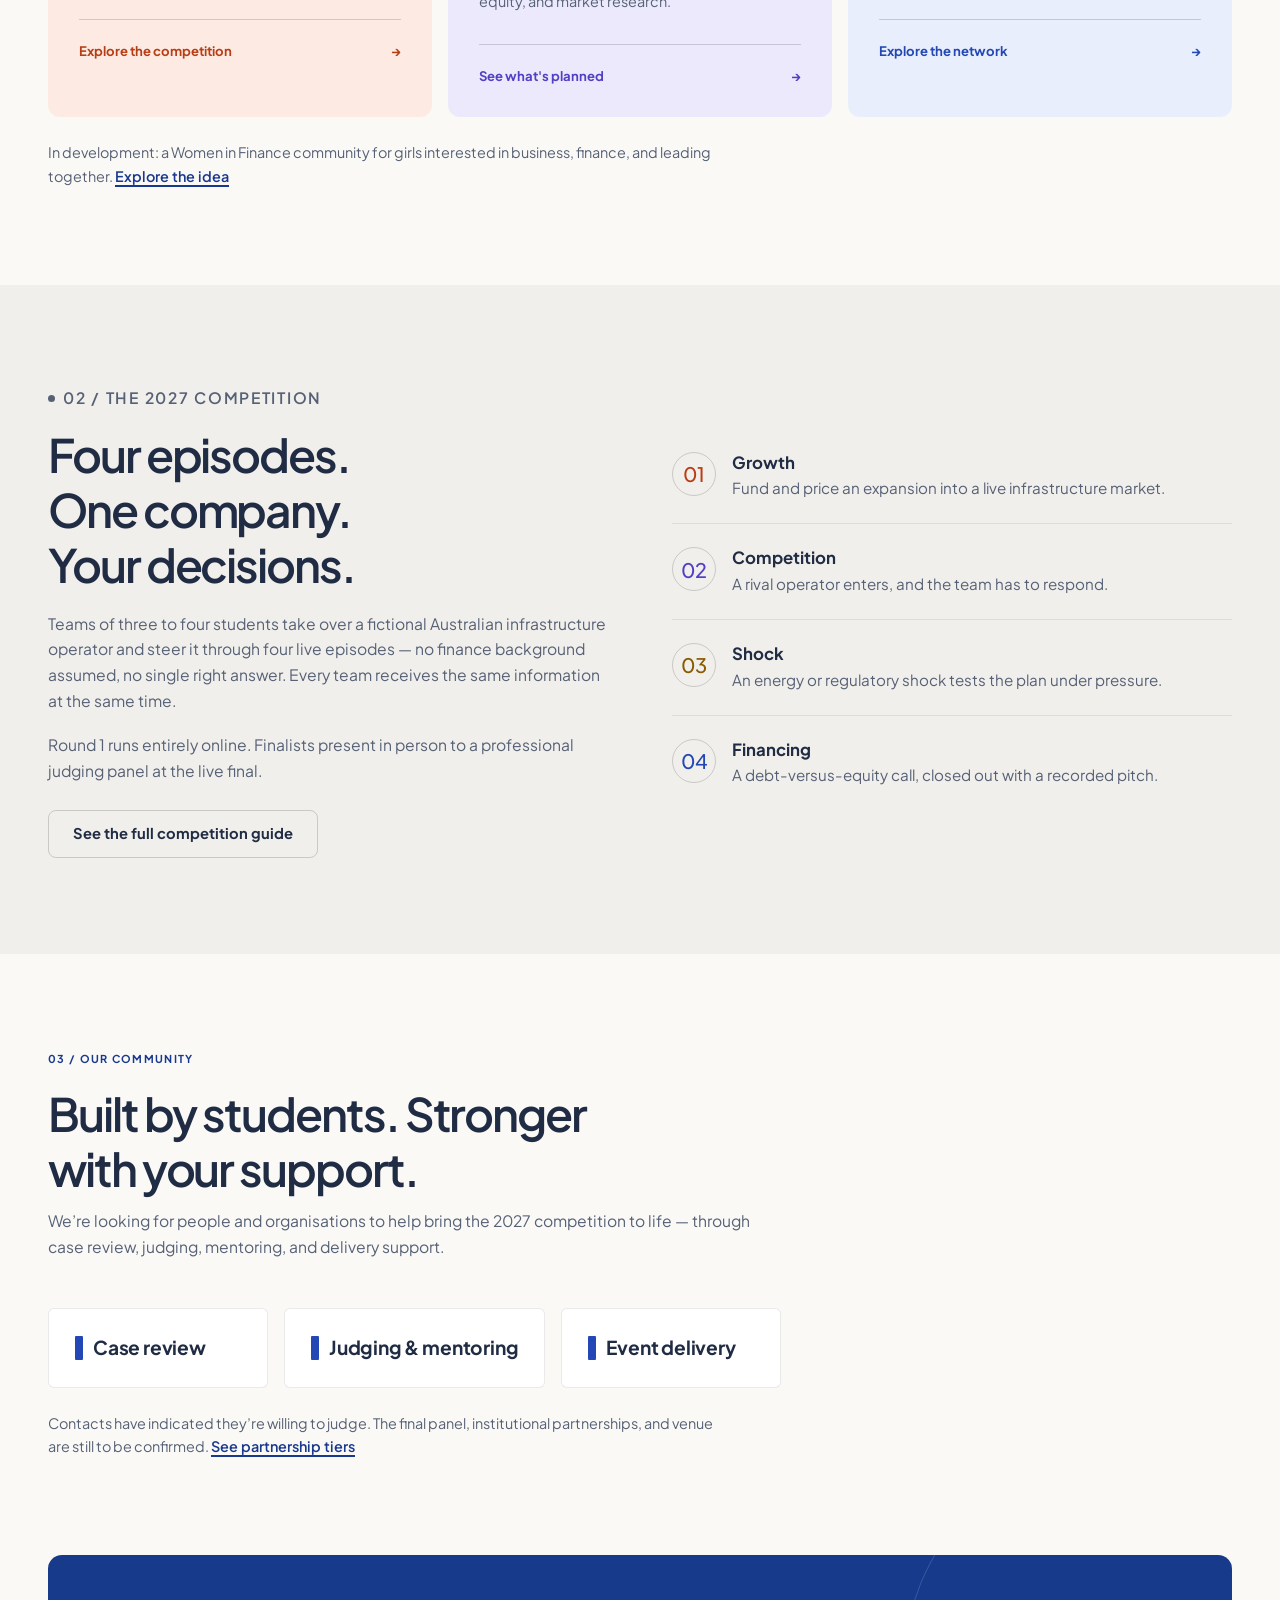
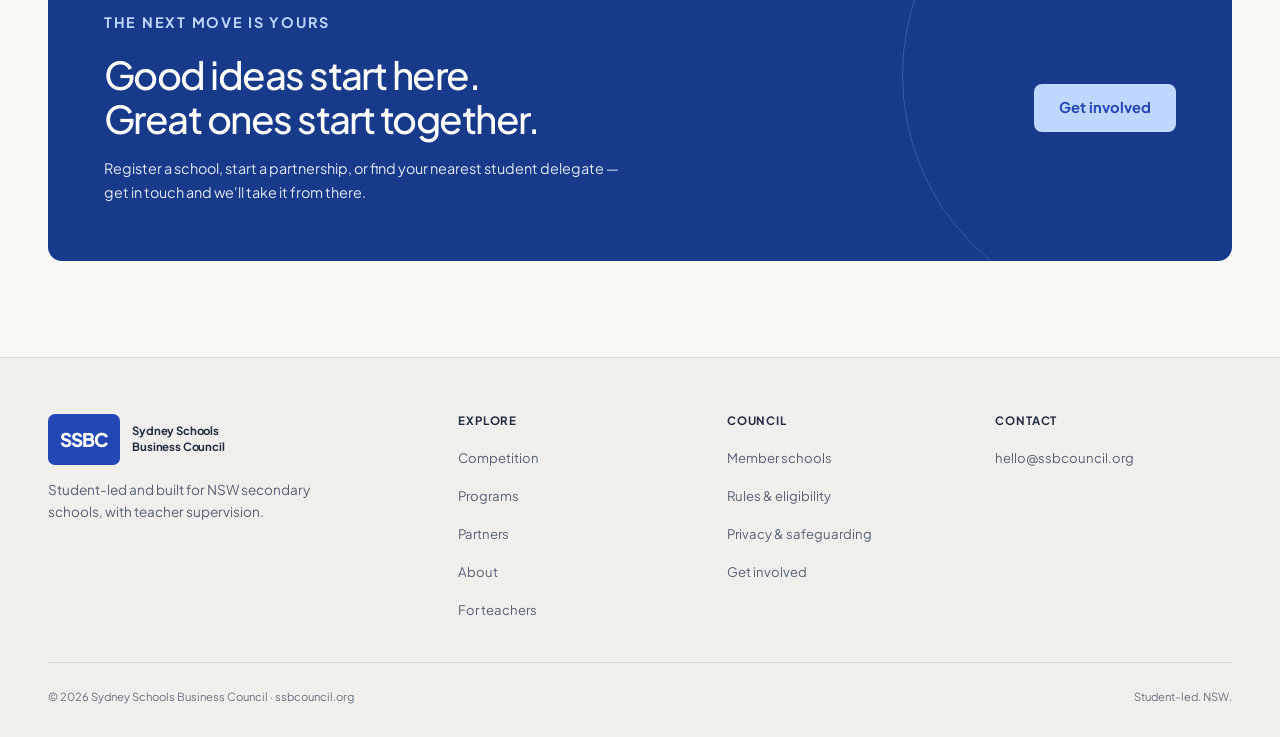
==== commit d369b04f: "Add About, Rules, Teachers, Privacy and 404 pages; fix overclaims; add timeline Align copy with the " ====
--- a/index.html
+++ b/index.html
@@ -6,11 +6,17 @@
 <meta name="viewport" content="width=device-width, initial-scale=1, viewport-fit=cover">
 <title>Sydney Schools Business Council</title>
 <meta name="description" content="SSBC connects business societies across Sydney schools through a shared competition, a shared curriculum, and a shared network.">
+<meta property="og:type" content="website">
+<meta property="og:site_name" content="Sydney Schools Business Council">
+<meta property="og:title" content="Sydney Schools Business Council">
+<meta property="og:description" content="SSBC connects business societies across Sydney schools through a shared competition, a shared curriculum, and a shared network.">
+<meta property="og:image" content="https://ssbcouncil.org/assets/og.png">
+<meta name="twitter:card" content="summary_large_image">
 <link rel="preconnect" href="https://fonts.googleapis.com">
 <link rel="preconnect" href="https://fonts.gstatic.com" crossorigin>
 <link href="https://fonts.googleapis.com/css2?family=Plus+Jakarta+Sans:wght@400;500;600;700;800&display=swap" rel="stylesheet">
-<link rel="icon" href="/assets/favicon.svg" type="image/svg+xml">
-<link rel="stylesheet" href="/assets/styles.css">
+<link rel="icon" href="assets/favicon.svg" type="image/svg+xml">
+<link rel="stylesheet" href="assets/styles.css">
 </head>
 <body data-page="home">
 
@@ -18,16 +24,17 @@
 
 <header class="site-header">
   <div class="wrap nav-row">
-    <a class="wordmark" href="/" aria-label="SSBC, Sydney Schools Business Council, home"><span class="mark">SSBC</span><span class="full">Sydney Schools<br>Business Council</span></a>
+    <a class="wordmark" href="./" aria-label="SSBC, Sydney Schools Business Council, home"><span class="mark">SSBC</span><span class="full">Sydney Schools<br>Business Council</span></a>
     <nav class="links" id="site-nav" aria-label="Main">
-      <a href="/" data-page="home" aria-current="page">Home</a>
-      <a href="/competition.html" data-page="competition">Competition</a>
-      <a href="/programs.html" data-page="programs">Programs</a>
-      <a href="/partners.html" data-page="partners">Partners</a>
-      <a href="/get-involved.html" data-page="get-involved">Get involved</a>
-      <a class="btn btn-primary drawer-cta" href="/get-involved.html">Partner with us</a>
+      <a href="./" data-page="home" aria-current="page">Home</a>
+      <a href="competition.html" data-page="competition">Competition</a>
+      <a href="programs.html" data-page="programs">Programs</a>
+      <a href="partners.html" data-page="partners">Partners</a>
+      <a href="about.html" data-page="about">About</a>
+      <a href="get-involved.html" data-page="get-involved">Get involved</a>
+      <a class="btn btn-primary drawer-cta" href="get-involved.html">Partner with us</a>
     </nav>
-    <a class="btn btn-primary btn-sm nav-cta" href="/get-involved.html">Partner with us</a>
+    <a class="btn btn-primary btn-sm nav-cta" href="get-involved.html">Partner with us</a>
     <button class="menu-toggle" type="button" aria-label="Open menu" aria-expanded="false" aria-controls="site-nav">
       <svg class="icon-open" viewBox="0 0 24 24" fill="none" stroke="currentColor" stroke-width="2" stroke-linecap="round" aria-hidden="true"><line x1="4" y1="7" x2="20" y2="7"/><line x1="4" y1="12" x2="20" y2="12"/><line x1="4" y1="17" x2="20" y2="17"/></svg>
       <svg class="icon-close" viewBox="0 0 24 24" fill="none" stroke="currentColor" stroke-width="2" stroke-linecap="round" aria-hidden="true"><line x1="6" y1="6" x2="18" y2="18"/><line x1="18" y1="6" x2="6" y2="18"/></svg>
@@ -44,12 +51,12 @@
       <h1 class="headline">Big ideas.<br>Real decisions.<br><em>Your next move.</em></h1>
       <p class="hero-sub">A shared stage for Sydney's next generation of business thinkers. Compete, learn, and connect with students beyond your school.</p>
       <div class="cta-row">
-        <a class="btn btn-primary" href="/competition.html">Explore the competition <span class="arrow" aria-hidden="true">↗</span></a>
-        <a class="btn btn-ghost" href="/get-involved.html#schools">Bring your school</a>
+        <a class="btn btn-primary" href="competition.html">Explore the competition <span class="arrow" aria-hidden="true">↗</span></a>
+        <a class="btn btn-ghost" href="get-involved.html#schools">Bring your school</a>
       </div>
       <p class="hero-footnote"><span aria-hidden="true">↳</span> Built by students, for students. No finance background needed.</p>
     </div>
-    <a class="competition-cover" href="/competition.html" aria-label="Explore the 2027 Sydney Interschool Business Case Competition">
+    <a class="competition-cover" href="competition.html" aria-label="Explore the 2027 Sydney Interschool Business Case Competition">
       <div class="cover-top"><span>THE SSBC CASE COMPETITION</span><span class="cover-arrow" aria-hidden="true">↗</span></div>
       <div class="cover-body">
         <p class="cover-edition">2027</p>
@@ -92,24 +99,24 @@
         <span class="tag">Compete</span>
         <h3>SSBC Competition</h3>
         <p>An interschool business case competition, opening with an online qualifying round and closing with a live final judged by industry professionals.</p>
-        <a class="more" href="/competition.html">Explore the competition <span aria-hidden="true">→</span></a>
+        <a class="more" href="competition.html">Explore the competition <span aria-hidden="true">→</span></a>
       </div>
       <div class="program accent-violet reveal">
         <div class="icon-circle"><svg aria-hidden="true" viewBox="0 0 24 24" fill="none" stroke="currentColor" stroke-width="1.8" stroke-linecap="round" stroke-linejoin="round"><path d="M4 5.5A2.5 2.5 0 0 1 6.5 3H12v18H6.5A2.5 2.5 0 0 1 4 18.5v-13Z"/><path d="M20 5.5A2.5 2.5 0 0 0 17.5 3H12v18h5.5a2.5 2.5 0 0 0 2.5-2.5v-13Z"/></svg></div>
         <span class="tag">Learn</span>
         <h3>SSBC Learn</h3>
-        <p>Short, self-paced resources students can finish in 10–20 minutes — how a business makes money, reading an income statement, debt versus equity, and market research fundamentals.</p>
-        <a class="more" href="/programs.html">Explore the curriculum <span aria-hidden="true">→</span></a>
+        <p>In development: short, self-paced resources that take students from the basics to the competition — how a business makes money, reading an income statement, debt versus equity, and market research.</p>
+        <a class="more" href="programs.html">See what's planned <span aria-hidden="true">→</span></a>
       </div>
       <div class="program accent-teal reveal">
         <div class="icon-circle"><svg aria-hidden="true" viewBox="0 0 24 24" fill="none" stroke="currentColor" stroke-width="1.8" stroke-linecap="round" stroke-linejoin="round"><circle cx="8" cy="8" r="3"/><circle cx="17" cy="9" r="2.5"/><path d="M3 20v-1a5 5 0 0 1 10 0v1M14.5 20v-1a4 4 0 0 1 6.5-3.2"/></svg></div>
         <span class="tag">Connect</span>
         <h3>SSBC Network</h3>
         <p>A council of member societies, each represented by one or two student delegates, coordinating events, speakers, and opportunities across schools.</p>
-        <a class="more" href="/programs.html">Explore the network <span aria-hidden="true">→</span></a>
-      </div>
-    </div>
-    <p class="partner-note">In development: a Women in Finance community for girls interested in business, finance, and leading together. <a class="text-link" href="/programs.html#women-in-finance">Explore the idea</a></p>
+        <a class="more" href="programs.html">Explore the network <span aria-hidden="true">→</span></a>
+      </div>
+    </div>
+    <p class="partner-note">In development: a Women in Finance community for girls interested in business, finance, and leading together. <a class="text-link" href="programs.html#women-in-finance">Explore the idea</a></p>
   </div>
 </section>
 
@@ -120,7 +127,7 @@
       <h2>Four episodes.<br>One company.<br>Your decisions.</h2>
       <p>Teams of three to four students take over a fictional Australian infrastructure operator and steer it through four live episodes — no finance background assumed, no single right answer. Every team receives the same information at the same time.</p>
       <p>Round 1 runs entirely online. Finalists present in person to a professional judging panel at the live final.</p>
-      <a class="btn btn-ghost" href="/competition.html">See the full competition guide</a>
+      <a class="btn btn-ghost" href="competition.html">See the full competition guide</a>
     </div>
     <div class="reveal">
       <div class="diagram-box">
@@ -147,7 +154,7 @@
       <span class="partner-name">Judging &amp; mentoring</span>
       <span class="partner-name">Event delivery</span>
     </div>
-    <p class="partner-note">Contacts have indicated they’re willing to judge. The final panel, institutional partnerships, and venue are still to be confirmed. <a class="text-link" href="/partners.html">See partnership tiers</a></p>
+    <p class="partner-note">Contacts have indicated they’re willing to judge. The final panel, institutional partnerships, and venue are still to be confirmed. <a class="text-link" href="partners.html">See partnership tiers</a></p>
   </div>
 </section>
 
@@ -159,7 +166,7 @@
         <h2>Good ideas start here.<br>Great ones start together.</h2>
         <p>Register a school, start a partnership, or find your nearest student delegate — get in touch and we'll take it from there.</p>
       </div>
-      <a class="btn btn-primary" href="/get-involved.html">Get involved</a>
+      <a class="btn btn-primary" href="get-involved.html">Get involved</a>
     </div>
   </div>
 </section>
@@ -170,22 +177,26 @@
   <div class="wrap">
     <div class="footer-grid">
       <div>
-        <a class="wordmark" href="/"><span class="mark">SSBC</span><span class="full">Sydney Schools<br>Business Council</span></a>
-        <p class="about">Student-led, adult-governed, and built for NSW secondary schools.</p>
+        <a class="wordmark" href="./"><span class="mark">SSBC</span><span class="full">Sydney Schools<br>Business Council</span></a>
+        <p class="about">Student-led and built for NSW secondary schools, with teacher supervision.</p>
       </div>
       <nav aria-label="Explore">
         <h2>Explore</h2>
         <ul>
-          <li><a href="/competition.html">Competition</a></li>
-          <li><a href="/programs.html">Programs</a></li>
-          <li><a href="/partners.html">Partners</a></li>
+          <li><a href="competition.html">Competition</a></li>
+          <li><a href="programs.html">Programs</a></li>
+          <li><a href="partners.html">Partners</a></li>
+          <li><a href="about.html">About</a></li>
+          <li><a href="teachers.html">For teachers</a></li>
         </ul>
       </nav>
       <nav aria-label="Council">
         <h2>Council</h2>
         <ul>
-          <li><a href="/partners.html#schools">Member schools</a></li>
-          <li><a href="/get-involved.html">Get involved</a></li>
+          <li><a href="partners.html#schools">Member schools</a></li>
+          <li><a href="rules.html">Rules &amp; eligibility</a></li>
+          <li><a href="privacy.html">Privacy &amp; safeguarding</a></li>
+          <li><a href="get-involved.html">Get involved</a></li>
         </ul>
       </nav>
       <div>
@@ -197,11 +208,11 @@
     </div>
     <div class="footer-row">
       <span>© 2026 Sydney Schools Business Council · ssbcouncil.org</span>
-      <span>Student-led. Adult-governed. NSW.</span>
+      <span>Student-led. NSW.</span>
     </div>
   </div>
 </footer>
 
-<script src="/assets/app.js"></script>
+<script src="assets/app.js"></script>
 </body>
 </html>
